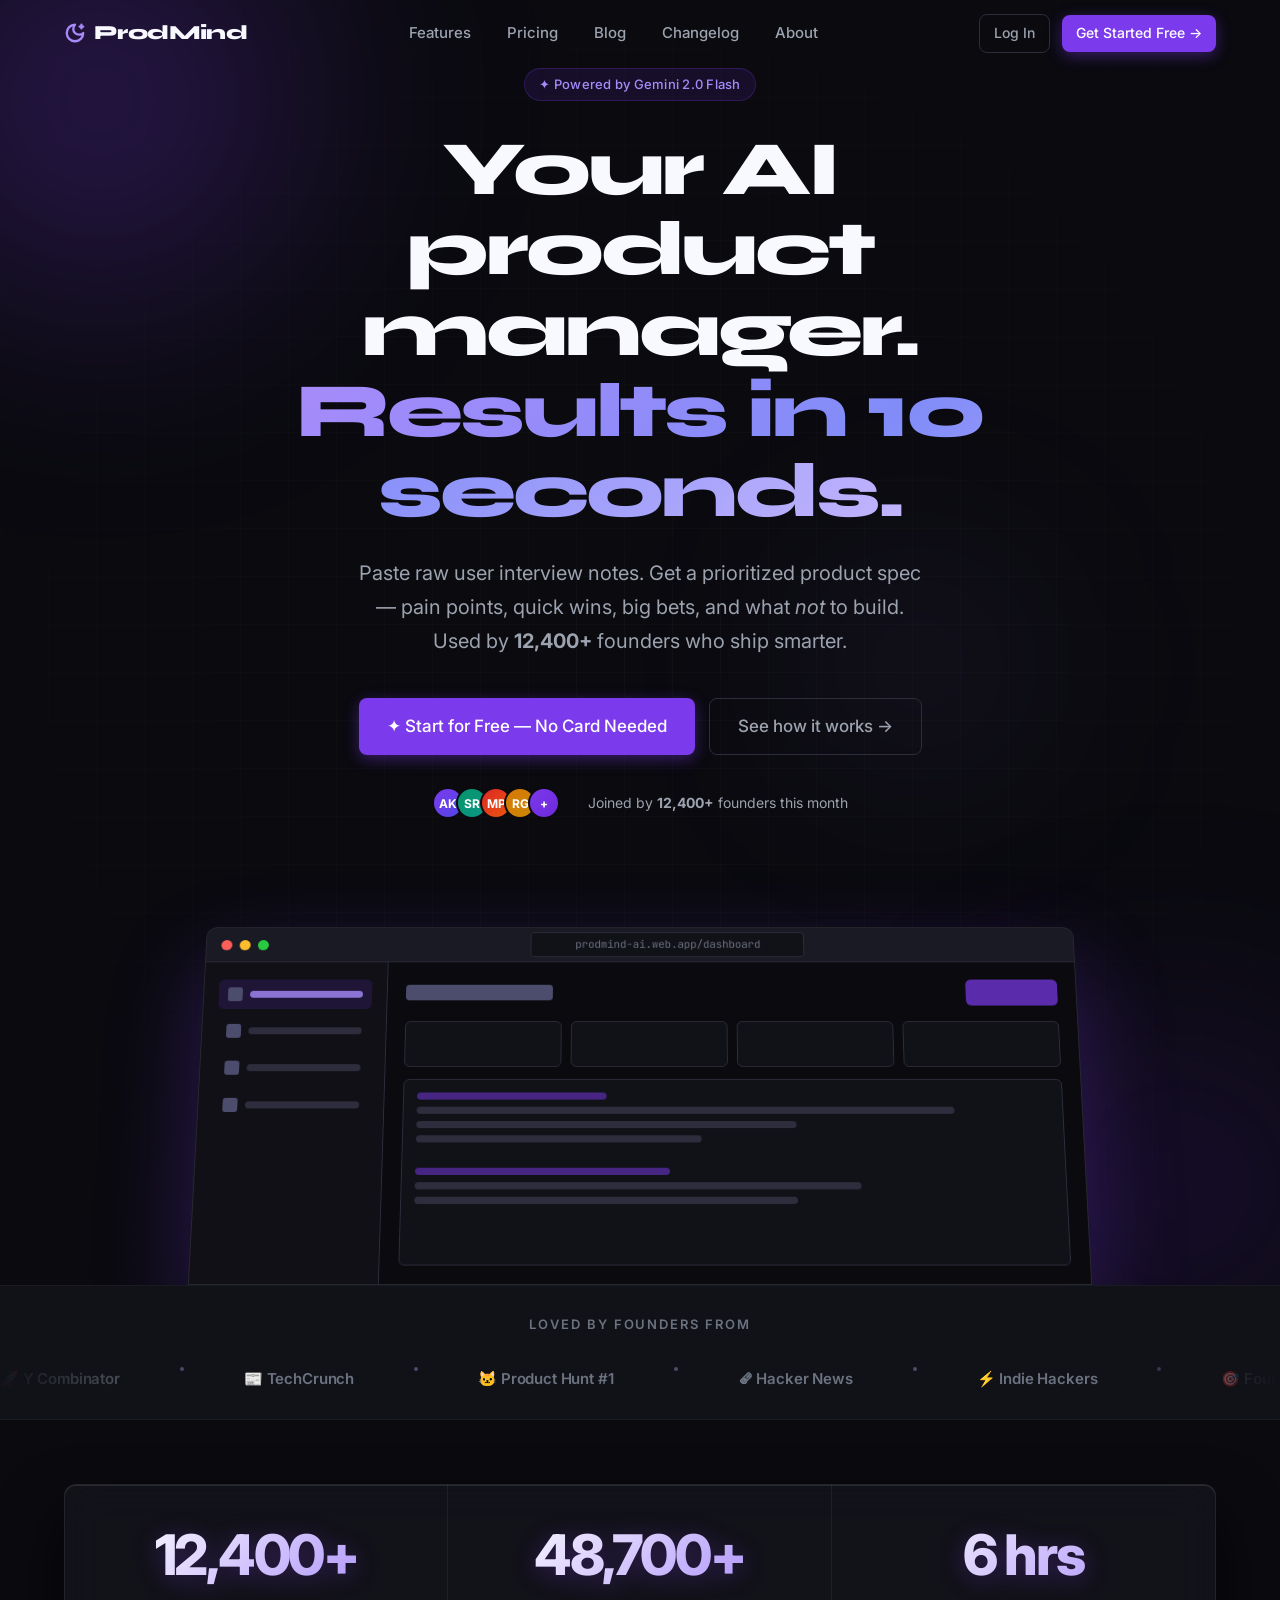
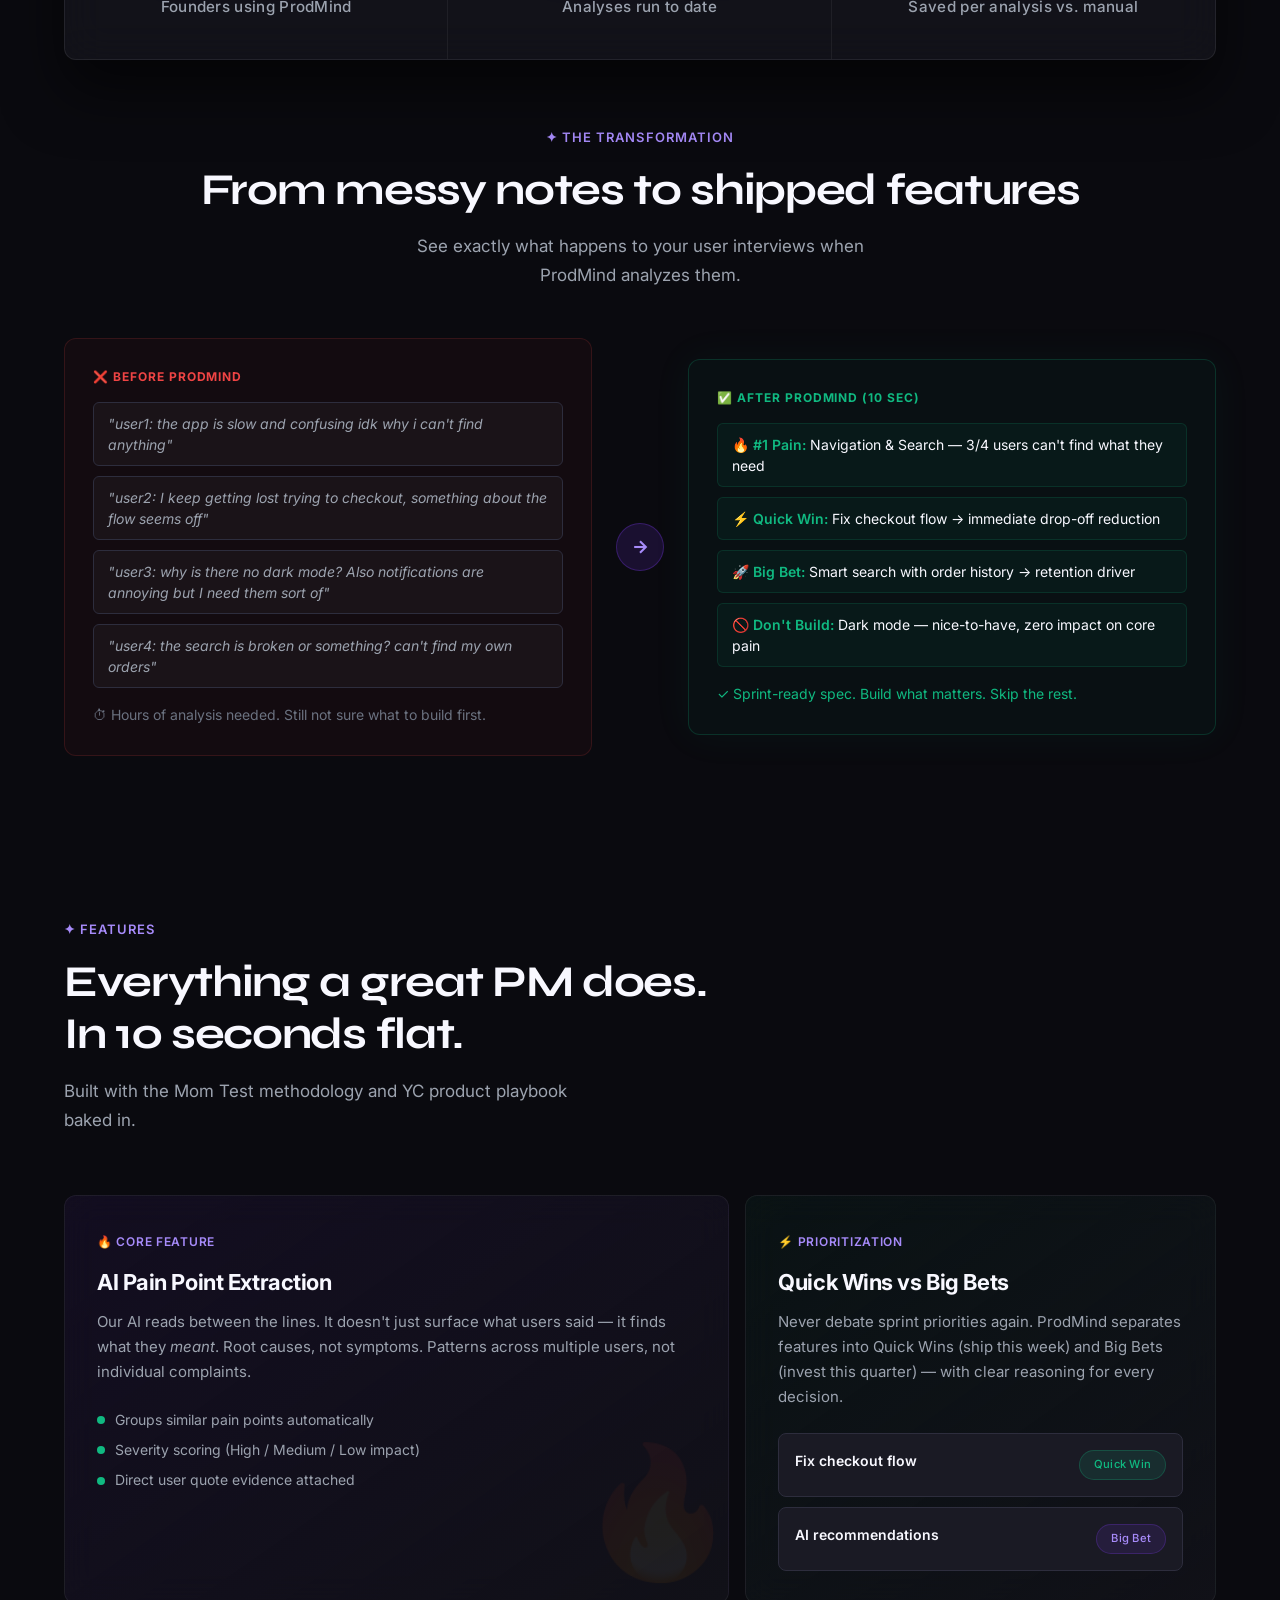
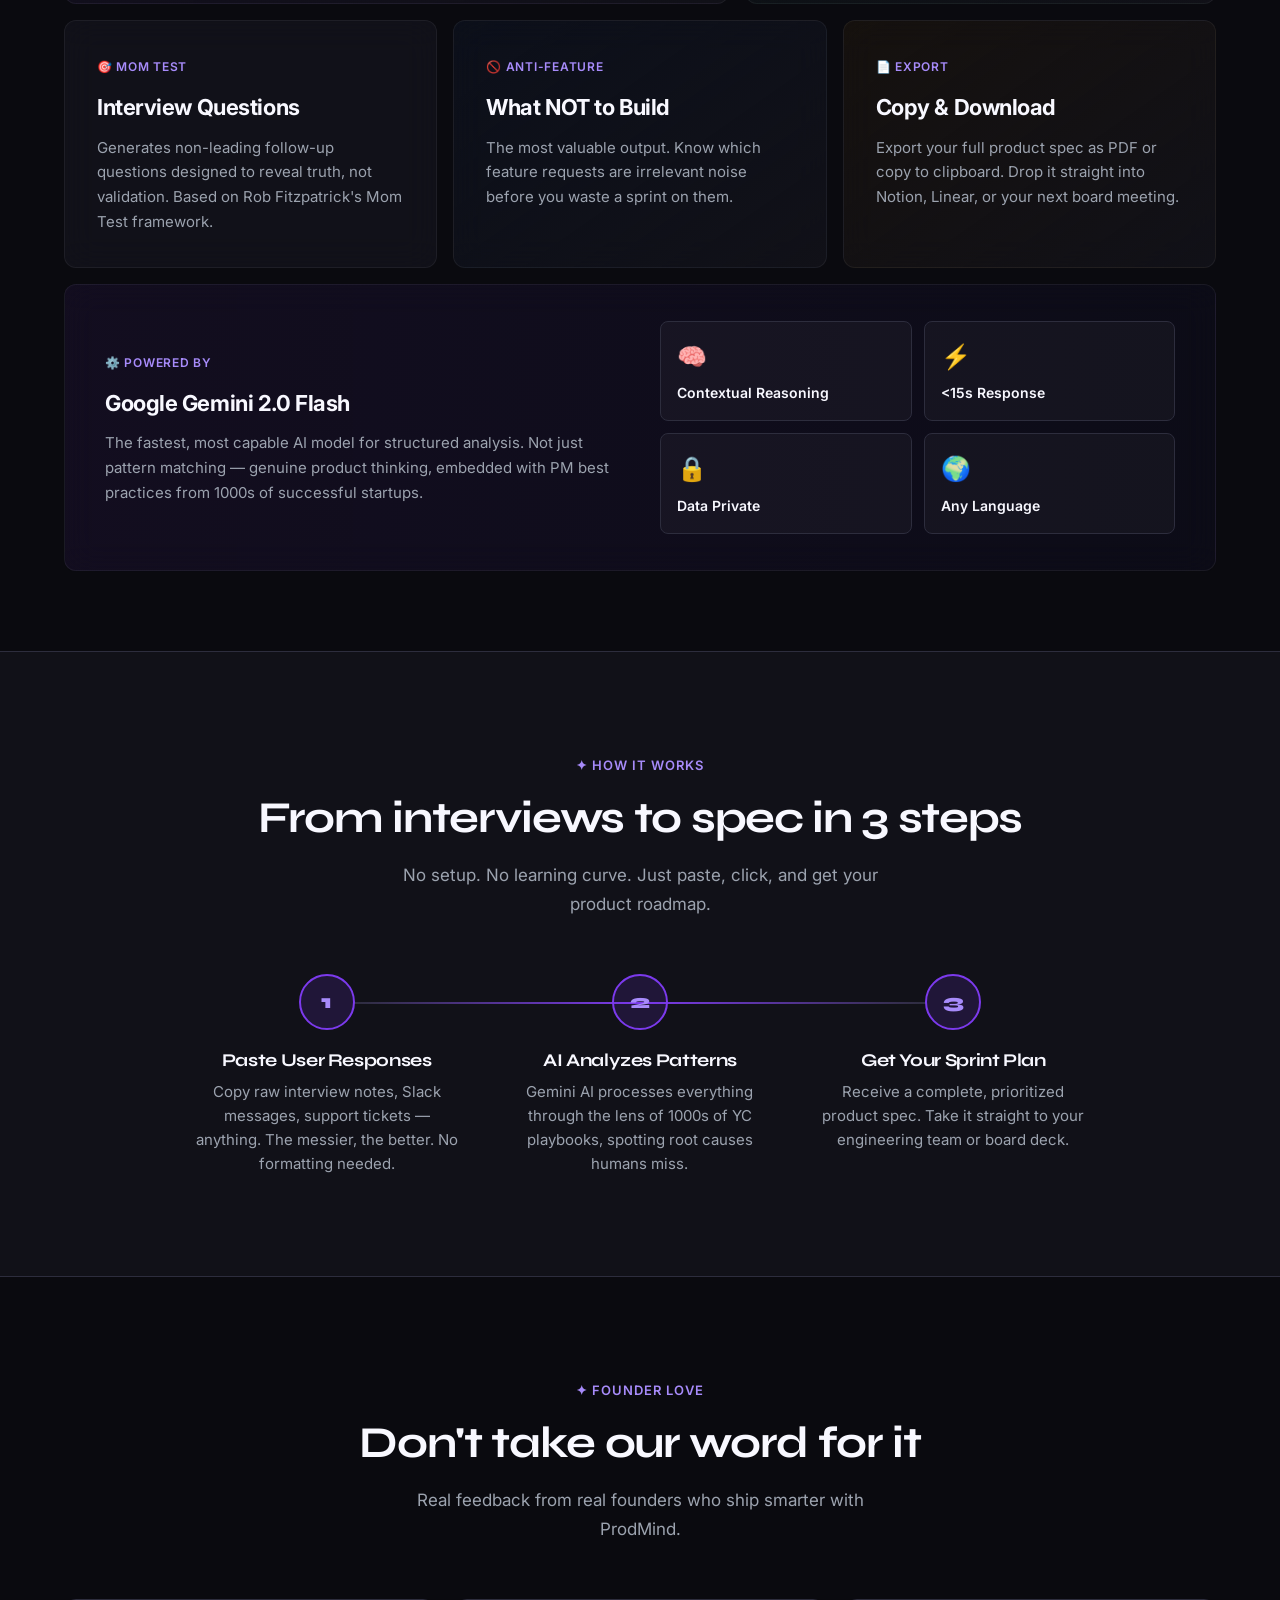
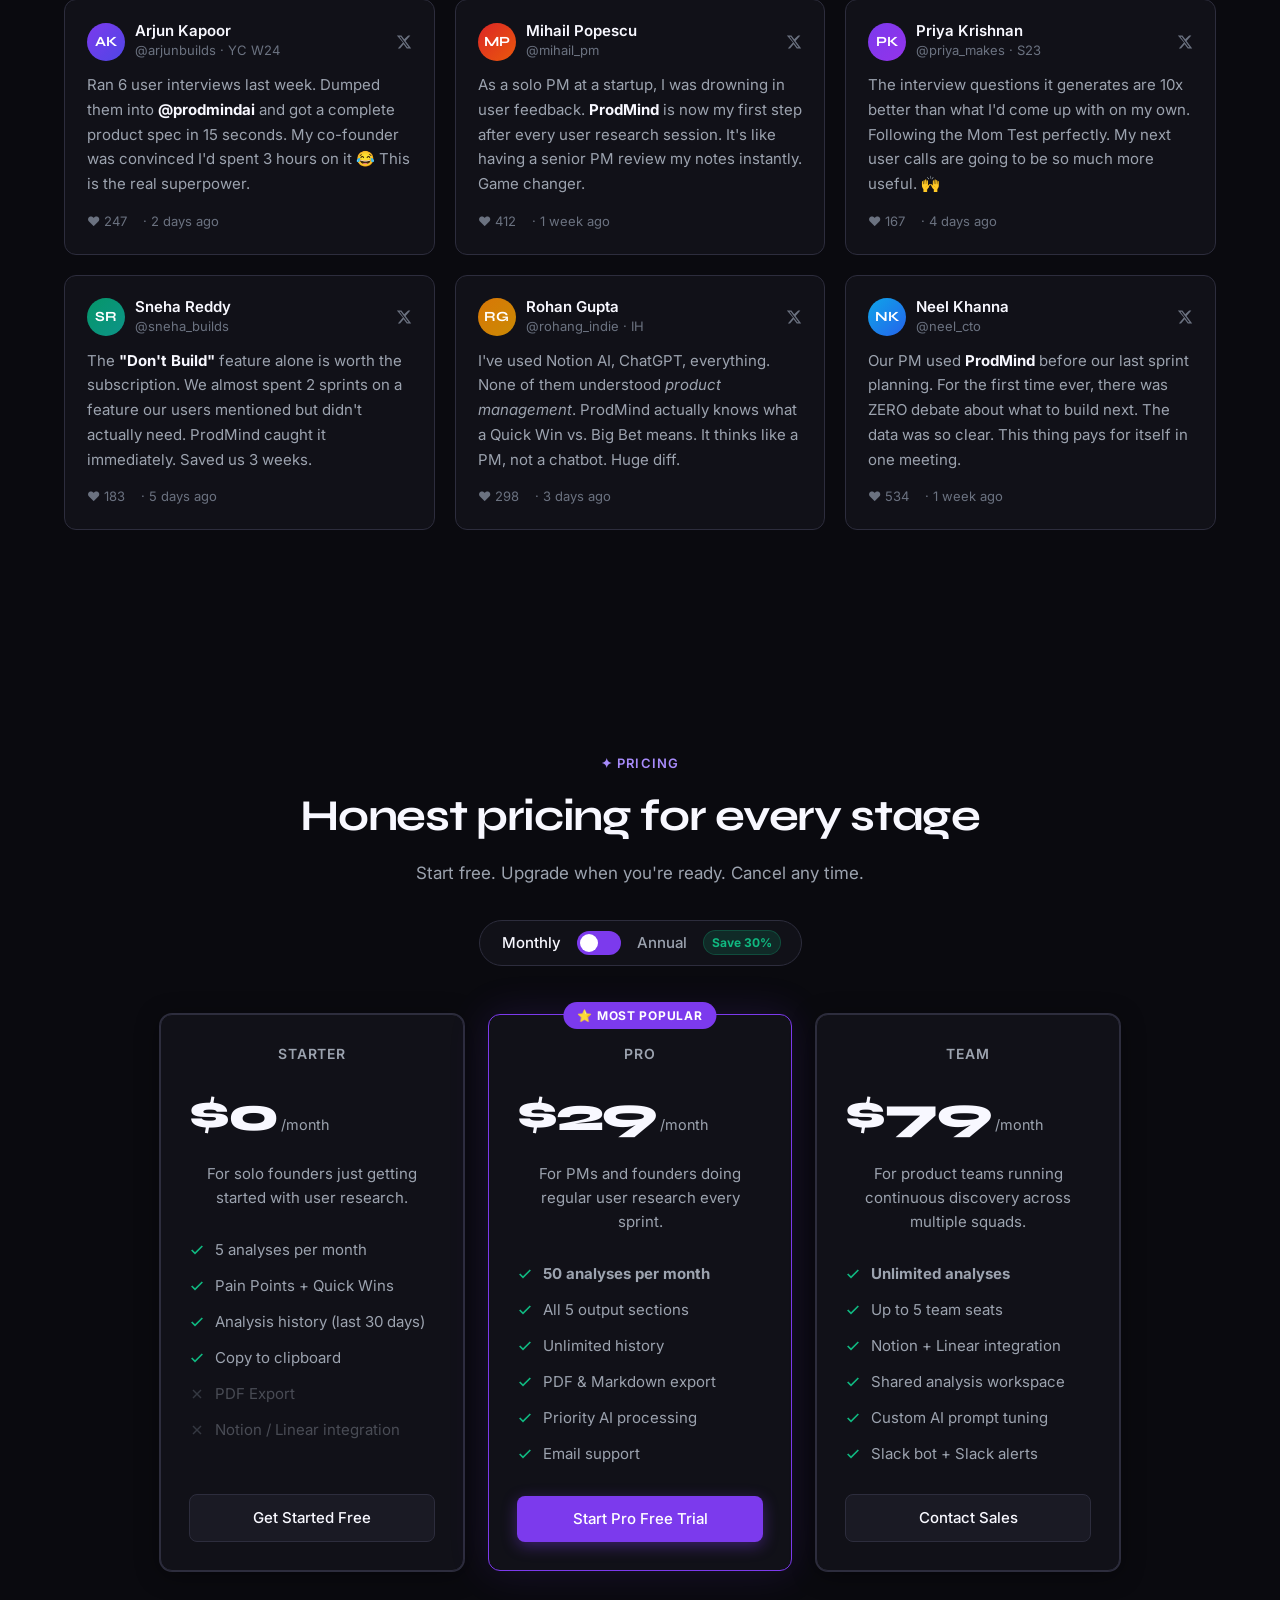
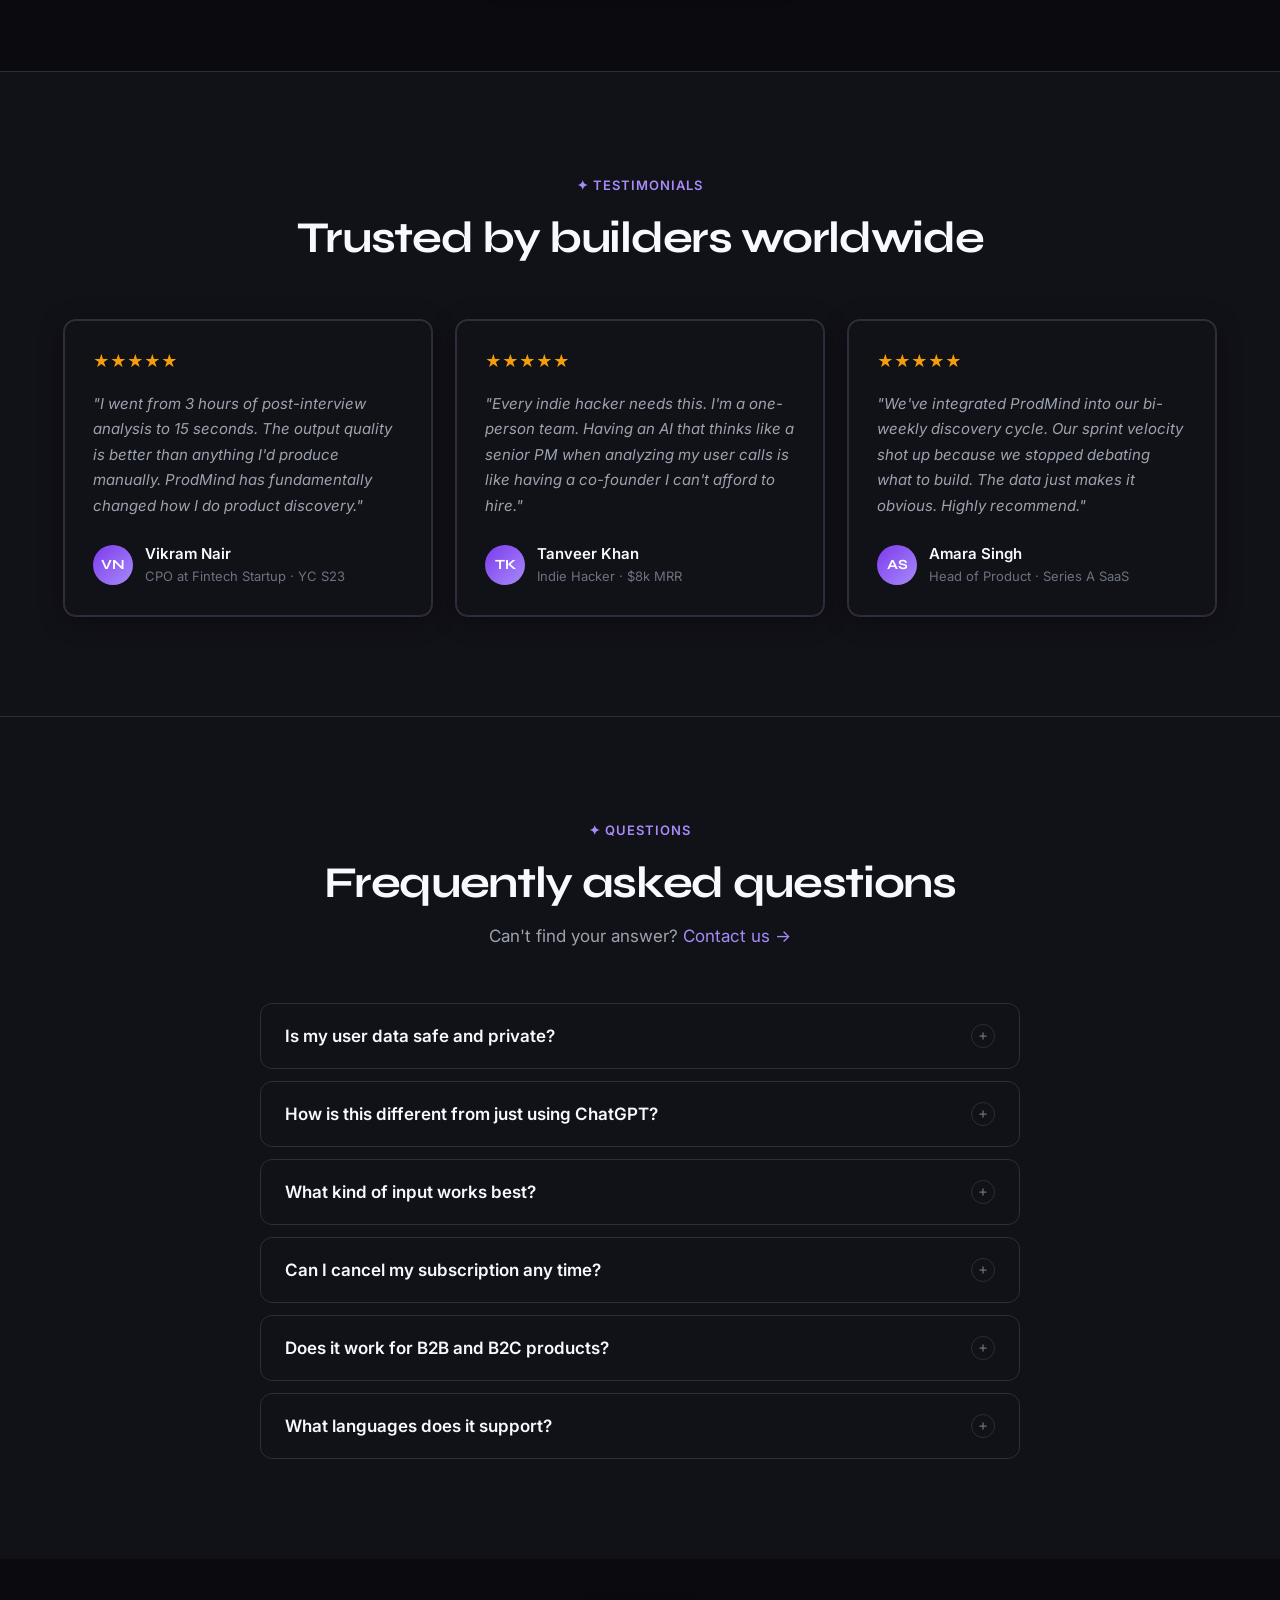
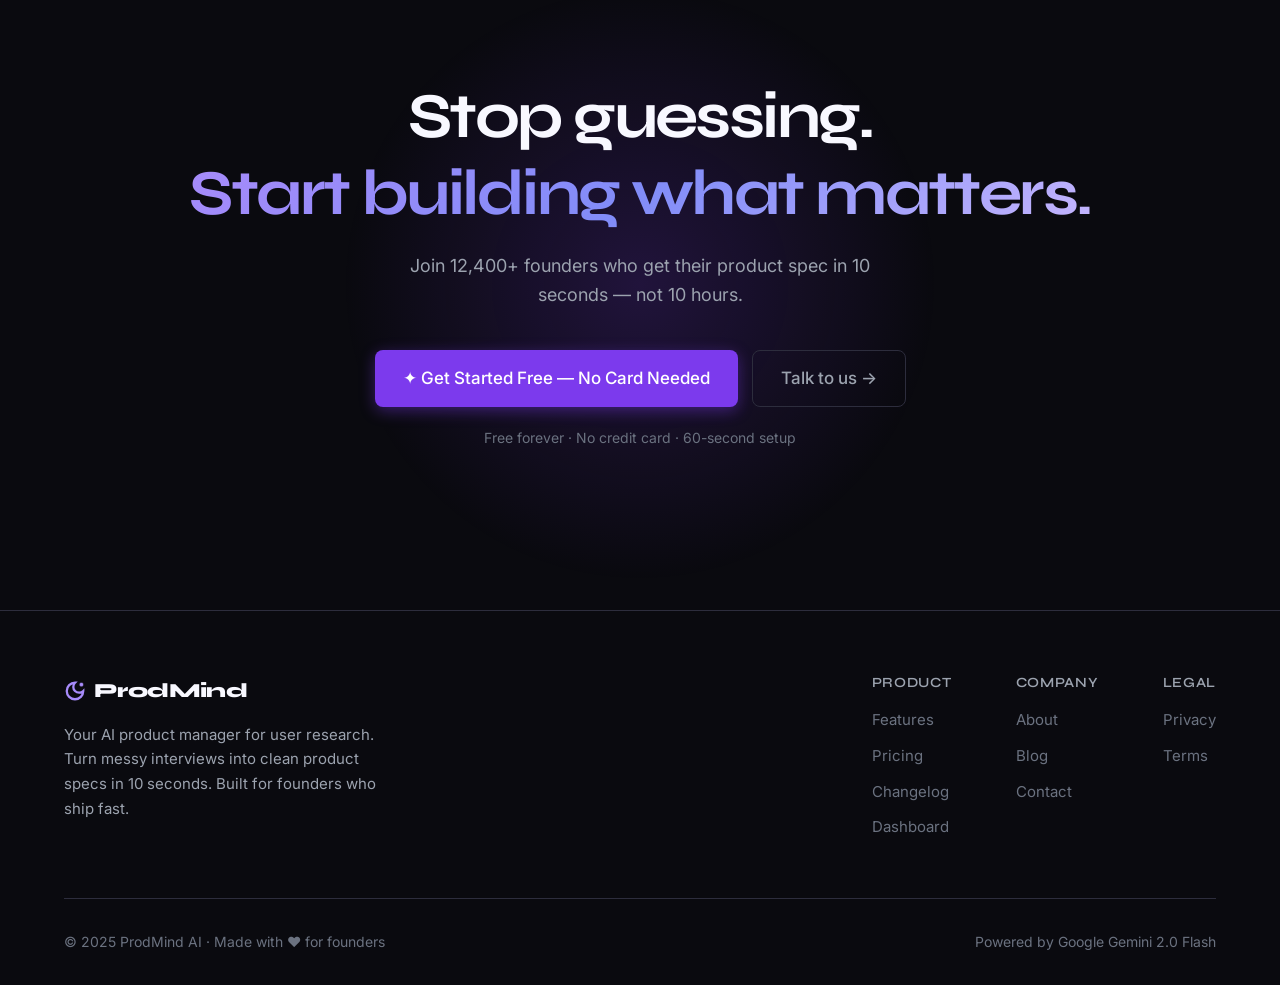
==== frontend/index.html @ 451b828d "Initial commit: Setup ProdMind AI SaaS frontend and FastAPI backend" ====
<!DOCTYPE html>
<html lang="en">
<head>
  <meta charset="UTF-8" />
  <meta name="viewport" content="width=device-width, initial-scale=1.0" />
  <title>ProdMind AI — Know exactly what to build next. In 10 seconds.</title>
  <meta name="description" content="ProdMind AI analyzes your user interviews using Gemini 2.0 and tells you exactly what to build next. Used by 12,400+ founders, YC alumni, and indie hackers." />
  <link rel="icon" href="data:image/svg+xml,<svg xmlns='http://www.w3.org/2000/svg' viewBox='0 0 100 100'><text y='80' font-size='80'>🧠</text></svg>" />
  <link rel="stylesheet" href="css/global.css" />
  <link rel="stylesheet" href="css/landing.css" />
</head>
<body>

<!-- ══ NAVBAR ══════════════════════════════════════════════ -->
<nav class="navbar" id="navbar">
  <div class="nav-container">
    <a href="index.html" class="logo">
      <svg xmlns="http://www.w3.org/2000/svg" width="22" height="22" viewBox="0 0 24 24" fill="none" stroke="currentColor" stroke-width="2.5" stroke-linecap="round" stroke-linejoin="round"><path d="M12 3a6 6 0 0 0 9 9 9 9 0 1 1-9-9Z"/><path d="M19 3v4"/><path d="M21 5h-4"/></svg>
      ProdMind
    </a>
    <div class="nav-links">
      <a href="index.html#features">Features</a>
      <a href="index.html#pricing">Pricing</a>
      <a href="blog.html">Blog</a>
      <a href="changelog.html">Changelog</a>
      <a href="about.html">About</a>
    </div>
    <div class="nav-actions">
      <a href="login.html" class="btn btn-ghost btn-sm">Log In</a>
      <a href="signup.html" class="btn btn-primary btn-sm">Get Started Free →</a>
    </div>
    <div class="hamburger" id="hamburger">
      <span></span><span></span><span></span>
    </div>
  </div>
</nav>

<!-- ══ HERO ══════════════════════════════════════════════ -->
<section class="hero" id="hero">
  <div class="orb orb-1"></div>
  <div class="orb orb-2"></div>
  <div class="orb orb-3"></div>
  <div class="grid-overlay"></div>

  <div class="hero-content">
    <div class="hero-badge animate-fadeInUp">
      <span class="pill pill-purple">✦ Powered by Gemini 2.0 Flash</span>
    </div>

    <h1>
      Your AI product manager.<br />
      <span class="gradient-text">Results in 10 seconds.</span>
    </h1>

    <p class="hero-sub">
      Paste raw user interview notes. Get a prioritized product spec —
      pain points, quick wins, big bets, and what <em>not</em> to build.
      Used by <strong>12,400+</strong> founders who ship smarter.
    </p>

    <div class="hero-ctas">
      <a href="signup.html" class="btn btn-primary btn-lg" id="cta-hero-1">
        ✦ Start for Free — No Card Needed
      </a>
      <a href="#how-it-works" class="btn btn-ghost btn-lg" id="cta-hero-2">
        See how it works →
      </a>
    </div>

    <div style="display:flex;align-items:center;gap:16px;margin-top:32px;justify-content:center" class="animate-fadeInUp" style="animation-delay:0.4s">
      <div class="avatar-stack">
        <div class="av" style="background:linear-gradient(135deg,#7c3aed,#4f46e5)">AK</div>
        <div class="av" style="background:linear-gradient(135deg,#059669,#0d9488)">SR</div>
        <div class="av" style="background:linear-gradient(135deg,#dc2626,#ea580c)">MP</div>
        <div class="av" style="background:linear-gradient(135deg,#d97706,#ca8a04)">RG</div>
        <div class="av" style="background:linear-gradient(135deg,#7c3aed,#6d28d9)">+</div>
      </div>
      <span class="avatar-stack-text">Joined by <strong>12,400+</strong> founders this month</span>
    </div>
  </div>

  <!-- Mockup Window -->
  <div class="mockup-wrap">
    <div class="mockup-window">
      <div class="mockup-bar">
        <div class="mock-dot"></div>
        <div class="mock-dot"></div>
        <div class="mock-dot"></div>
        <div class="mock-url">prodmind-ai.web.app/dashboard</div>
      </div>
      <div class="mockup-body">
        <div class="mock-sidebar">
          <div class="mock-nav-item active"><div class="mock-nav-icon"></div><div class="mock-nav-label"></div></div>
          <div class="mock-nav-item"><div class="mock-nav-icon"></div><div class="mock-nav-label" style="width:60%"></div></div>
          <div class="mock-nav-item"><div class="mock-nav-icon"></div><div class="mock-nav-label" style="width:75%"></div></div>
          <div class="mock-nav-item"><div class="mock-nav-icon"></div><div class="mock-nav-label" style="width:50%"></div></div>
        </div>
        <div class="mock-main">
          <div class="mock-header-row">
            <div class="mock-title"></div>
            <div class="mock-cta"></div>
          </div>
          <div class="mock-stats">
            <div class="mock-stat"></div>
            <div class="mock-stat"></div>
            <div class="mock-stat"></div>
            <div class="mock-stat"></div>
          </div>
          <div class="mock-panel">
            <div class="mock-line purple"></div>
            <div class="mock-line" style="width:85%"></div>
            <div class="mock-line short"></div>
            <div class="mock-line shorter"></div>
            <div style="height:12px"></div>
            <div class="mock-line purple" style="width:40%"></div>
            <div class="mock-line" style="width:70%"></div>
            <div class="mock-line short"></div>
          </div>
        </div>
      </div>
    </div>
  </div>
</section>

<!-- ══ FEATURED IN TICKER ══════════════════════════════ -->
<section class="proof-bar" style="padding:28px 0;background:var(--bg-secondary)">
  <p class="proof-label">Loved by founders from</p>
  <div class="ticker-wrapper" style="white-space: nowrap;">
    <div class="ticker-track">
      <!-- Duplicated for seamless loop -->
      <span class="ticker-item">🚀 Y Combinator</span>
      <span class="ticker-dot"></span>
      <span class="ticker-item">📰 TechCrunch</span>
      <span class="ticker-dot"></span>
      <span class="ticker-item">🐱 Product Hunt #1</span>
      <span class="ticker-dot"></span>
      <span class="ticker-item">🗞 Hacker News</span>
      <span class="ticker-dot"></span>
      <span class="ticker-item">⚡ Indie Hackers</span>
      <span class="ticker-dot"></span>
      <span class="ticker-item">🎯 Founder Mode</span>
      <span class="ticker-dot"></span>
      <span class="ticker-item">📌 First Round</span>
      <span class="ticker-dot"></span>
      <span class="ticker-item">🌟 Andreessen Horowitz</span>
      <span class="ticker-dot"></span>
      <!-- Duplicate for loop -->
      <span class="ticker-item">🚀 Y Combinator</span>
      <span class="ticker-dot"></span>
      <span class="ticker-item">📰 TechCrunch</span>
      <span class="ticker-dot"></span>
      <span class="ticker-item">🐱 Product Hunt #1</span>
      <span class="ticker-dot"></span>
      <span class="ticker-item">🗞 Hacker News</span>
      <span class="ticker-dot"></span>
      <span class="ticker-item">⚡ Indie Hackers</span>
      <span class="ticker-dot"></span>
      <span class="ticker-item">🎯 Founder Mode</span>
      <span class="ticker-dot"></span>
      <span class="ticker-item">📌 First Round</span>
      <span class="ticker-dot"></span>
      <span class="ticker-item">🌟 Andreessen Horowitz</span>
      <span class="ticker-dot"></span>
    </div>
  </div>
</section>

<!-- ══ LIVE STATS BAR ══════════════════════════════════ -->
<section style="padding:64px 0">
  <div class="container">
    <div class="stats-bar">
      <div class="stat-item">
        <div class="stat-big" id="counter-1">0</div>
        <div class="stat-desc">Founders using ProdMind</div>
      </div>
      <div class="stat-item">
        <div class="stat-big" id="counter-2">0</div>
        <div class="stat-desc">Analyses run to date</div>
      </div>
      <div class="stat-item">
        <div class="stat-big">6 hrs</div>
        <div class="stat-desc">Saved per analysis vs. manual</div>
      </div>
    </div>
  </div>
</section>

<!-- ══ BEFORE / AFTER ═══════════════════════════════════ -->
<section style="padding:0 0 80px" id="demo">
  <div class="container">
    <div style="text-align:center;margin-bottom:48px">
      <span class="section-label">✦ The Transformation</span>
      <h2 class="section-title">From messy notes to shipped features</h2>
      <p class="section-sub" style="margin:0 auto">See exactly what happens to your user interviews when ProdMind analyzes them.</p>
    </div>
    <div class="before-after">
      <div class="ba-card-before">
        <div class="ba-label ba-label-before">❌ Before ProdMind</div>
        <div class="ba-note">"user1: the app is slow and confusing idk why i can't find anything"</div>
        <div class="ba-note">"user2: I keep getting lost trying to checkout, something about the flow seems off"</div>
        <div class="ba-note">"user3: why is there no dark mode? Also notifications are annoying but I need them sort of"</div>
        <div class="ba-note">"user4: the search is broken or something? can't find my own orders"</div>
        <div style="margin-top:16px;font-size:0.875rem;color:var(--text-tertiary)">⏱ Hours of analysis needed. Still not sure what to build first.</div>
      </div>
      <div class="ba-arrow">
        <svg width="20" height="20" fill="none" stroke="currentColor" stroke-width="2.5" viewBox="0 0 24 24"><line x1="5" y1="12" x2="19" y2="12"/><polyline points="12 5 19 12 12 19"/></svg>
      </div>
      <div class="ba-card-after">
        <div class="ba-label ba-label-after">✅ After ProdMind (10 sec)</div>
        <div class="ba-note ba-note-after">🔥 <span class="ba-highlight">#1 Pain:</span> Navigation & Search — 3/4 users can't find what they need</div>
        <div class="ba-note ba-note-after">⚡ <span class="ba-highlight">Quick Win:</span> Fix checkout flow → immediate drop-off reduction</div>
        <div class="ba-note ba-note-after">🚀 <span class="ba-highlight">Big Bet:</span> Smart search with order history → retention driver</div>
        <div class="ba-note ba-note-after">🚫 <span class="ba-highlight">Don't Build:</span> Dark mode — nice-to-have, zero impact on core pain</div>
        <div style="margin-top:16px;font-size:0.875rem;color:var(--accent-green)">✓ Sprint-ready spec. Build what matters. Skip the rest.</div>
      </div>
    </div>
  </div>
</section>

<!-- ══ FEATURES BENTO GRID ══════════════════════════════ -->
<section class="features" id="features" style="padding:80px 0">
  <div class="container">
    <div style="margin-bottom:56px">
      <span class="section-label">✦ Features</span>
      <h2 class="section-title">Everything a great PM does.<br/>In 10 seconds flat.</h2>
      <p class="section-sub">Built with the Mom Test methodology and YC product playbook baked in.</p>
    </div>

    <div class="bento-grid">
      <!-- Large card 1 -->
      <div class="bento-card bento-lg" style="background:linear-gradient(145deg,rgba(124,58,237,0.08),var(--bg-secondary))">
        <div class="bento-tag">🔥 Core Feature</div>
        <div class="bento-title">AI Pain Point Extraction</div>
        <div class="bento-desc">Our AI reads between the lines. It doesn't just surface what users said — it finds what they <em>meant</em>. Root causes, not symptoms. Patterns across multiple users, not individual complaints.</div>
        <div style="margin-top:24px;display:flex;flex-direction:column;gap:8px">
          <div style="display:flex;align-items:center;gap:10px;font-size:0.875rem;color:var(--text-secondary)">
            <div style="width:8px;height:8px;border-radius:50%;background:var(--accent-green);flex-shrink:0"></div>
            Groups similar pain points automatically
          </div>
          <div style="display:flex;align-items:center;gap:10px;font-size:0.875rem;color:var(--text-secondary)">
            <div style="width:8px;height:8px;border-radius:50%;background:var(--accent-green);flex-shrink:0"></div>
            Severity scoring (High / Medium / Low impact)
          </div>
          <div style="display:flex;align-items:center;gap:10px;font-size:0.875rem;color:var(--text-secondary)">
            <div style="width:8px;height:8px;border-radius:50%;background:var(--accent-green);flex-shrink:0"></div>
            Direct user quote evidence attached
          </div>
        </div>
        <div class="bento-visual" style="font-size:8rem;bottom:-10px;right:-10px;opacity:0.06">🔥</div>
      </div>

      <!-- Medium card right -->
      <div class="bento-card bento-md" style="background:linear-gradient(145deg,rgba(16,185,129,0.05),var(--bg-secondary))">
        <div class="bento-tag">⚡ Prioritization</div>
        <div class="bento-title">Quick Wins vs Big Bets</div>
        <div class="bento-desc">Never debate sprint priorities again. ProdMind separates features into Quick Wins (ship this week) and Big Bets (invest this quarter) — with clear reasoning for every decision.</div>
        <div style="margin-top:24px">
          <div style="display:flex;justify-content:space-between;background:var(--bg-tertiary);border:1px solid var(--border);border-radius:var(--r-md);padding:16px;margin-bottom:10px">
            <span style="font-size:0.875rem;font-weight:600">Fix checkout flow</span>
            <span class="pill pill-green" style="font-size:0.7rem">Quick Win</span>
          </div>
          <div style="display:flex;justify-content:space-between;background:var(--bg-tertiary);border:1px solid var(--border);border-radius:var(--r-md);padding:16px">
            <span style="font-size:0.875rem;font-weight:600">AI recommendations</span>
            <span class="pill pill-purple" style="font-size:0.7rem">Big Bet</span>
          </div>
        </div>
      </div>

      <!-- Small cards row -->
      <div class="bento-card bento-sm">
        <div class="bento-tag">🎯 Mom Test</div>
        <div class="bento-title">Interview Questions</div>
        <div class="bento-desc">Generates non-leading follow-up questions designed to reveal truth, not validation. Based on Rob Fitzpatrick's Mom Test framework.</div>
      </div>

      <div class="bento-card bento-sm" style="background:linear-gradient(145deg,rgba(59,130,246,0.05),var(--bg-secondary))">
        <div class="bento-tag">🚫 Anti-Feature</div>
        <div class="bento-title">What NOT to Build</div>
        <div class="bento-desc">The most valuable output. Know which feature requests are irrelevant noise before you waste a sprint on them.</div>
      </div>

      <div class="bento-card bento-sm" style="background:linear-gradient(145deg,rgba(245,158,11,0.05),var(--bg-secondary))">
        <div class="bento-tag">📄 Export</div>
        <div class="bento-title">Copy & Download</div>
        <div class="bento-desc">Export your full product spec as PDF or copy to clipboard. Drop it straight into Notion, Linear, or your next board meeting.</div>
      </div>

      <!-- Full width bottom card -->
      <div class="bento-card" style="grid-column:span 12;background:linear-gradient(90deg,rgba(124,58,237,0.08),rgba(79,70,229,0.04));display:grid;grid-template-columns:1fr 1fr;gap:40px;align-items:center;padding:36px 40px">
        <div>
          <div class="bento-tag">⚙️ Powered By</div>
          <div class="bento-title">Google Gemini 2.0 Flash</div>
          <div class="bento-desc">The fastest, most capable AI model for structured analysis. Not just pattern matching — genuine product thinking, embedded with PM best practices from 1000s of successful startups.</div>
        </div>
        <div style="display:grid;grid-template-columns:1fr 1fr;gap:12px">
          <div style="background:rgba(255,255,255,0.03);border:1px solid var(--border);border-radius:var(--r-md);padding:16px">
            <div style="font-size:1.5rem;margin-bottom:6px">🧠</div>
            <div style="font-size:0.875rem;font-weight:600">Contextual Reasoning</div>
          </div>
          <div style="background:rgba(255,255,255,0.03);border:1px solid var(--border);border-radius:var(--r-md);padding:16px">
            <div style="font-size:1.5rem;margin-bottom:6px">⚡</div>
            <div style="font-size:0.875rem;font-weight:600">&lt;15s Response</div>
          </div>
          <div style="background:rgba(255,255,255,0.03);border:1px solid var(--border);border-radius:var(--r-md);padding:16px">
            <div style="font-size:1.5rem;margin-bottom:6px">🔒</div>
            <div style="font-size:0.875rem;font-weight:600">Data Private</div>
          </div>
          <div style="background:rgba(255,255,255,0.03);border:1px solid var(--border);border-radius:var(--r-md);padding:16px">
            <div style="font-size:1.5rem;margin-bottom:6px">🌍</div>
            <div style="font-size:0.875rem;font-weight:600">Any Language</div>
          </div>
        </div>
      </div>
    </div>
  </div>
</section>

<!-- ══ HOW IT WORKS ══════════════════════════════════════ -->
<section class="how-it-works" id="how-it-works">
  <div class="container" style="text-align:center">
    <span class="section-label">✦ How It Works</span>
    <h2 class="section-title">From interviews to spec in 3 steps</h2>
    <p class="section-sub" style="max-width:480px;margin:0 auto 56px">No setup. No learning curve. Just paste, click, and get your product roadmap.</p>

    <div class="steps stagger">
      <div class="step">
        <div class="step-num">1</div>
        <h3>Paste User Responses</h3>
        <p>Copy raw interview notes, Slack messages, support tickets — anything. The messier, the better. No formatting needed.</p>
      </div>
      <div class="step">
        <div class="step-num">2</div>
        <h3>AI Analyzes Patterns</h3>
        <p>Gemini AI processes everything through the lens of 1000s of YC playbooks, spotting root causes humans miss.</p>
      </div>
      <div class="step">
        <div class="step-num">3</div>
        <h3>Get Your Sprint Plan</h3>
        <p>Receive a complete, prioritized product spec. Take it straight to your engineering team or board deck.</p>
      </div>
    </div>
  </div>
</section>

<!-- ══ TWEET WALL ════════════════════════════════════════ -->
<section style="padding:100px 0">
  <div class="container">
    <div style="text-align:center;margin-bottom:56px">
      <span class="section-label">✦ Founder Love</span>
      <h2 class="section-title">Don't take our word for it</h2>
      <p class="section-sub" style="margin:0 auto">Real feedback from real founders who ship smarter with ProdMind.</p>
    </div>

    <div class="tweet-grid">
      <div class="tweet-card">
        <div class="tweet-header">
          <div class="tweet-avatar" style="background:linear-gradient(135deg,#7c3aed,#4f46e5)">AK</div>
          <div>
            <div class="tweet-author-name">Arjun Kapoor</div>
            <div class="tweet-author-handle">@arjunbuilds · YC W24</div>
          </div>
          <svg class="tweet-x-icon" viewBox="0 0 24 24" fill="currentColor"><path d="M18.244 2.25h3.308l-7.227 8.26 8.502 11.24H16.17l-4.714-6.231-5.401 6.231H2.744l7.73-8.835L1.254 2.25H8.08l4.253 5.622zm-1.161 17.52h1.833L7.084 4.126H5.117z"/></svg>
        </div>
        <p class="tweet-text">Ran 6 user interviews last week. Dumped them into <strong>@prodmindai</strong> and got a complete product spec in 15 seconds. My co-founder was convinced I'd spent 3 hours on it 😂 This is the real superpower.</p>
        <div class="tweet-footer">
          <span class="tweet-likes">❤️ 247</span>
          <span>· 2 days ago</span>
        </div>
      </div>

      <div class="tweet-card">
        <div class="tweet-header">
          <div class="tweet-avatar" style="background:linear-gradient(135deg,#059669,#0d9488)">SR</div>
          <div>
            <div class="tweet-author-name">Sneha Reddy</div>
            <div class="tweet-author-handle">@sneha_builds</div>
          </div>
          <svg class="tweet-x-icon" viewBox="0 0 24 24" fill="currentColor"><path d="M18.244 2.25h3.308l-7.227 8.26 8.502 11.24H16.17l-4.714-6.231-5.401 6.231H2.744l7.73-8.835L1.254 2.25H8.08l4.253 5.622zm-1.161 17.52h1.833L7.084 4.126H5.117z"/></svg>
        </div>
        <p class="tweet-text">The <strong>"Don't Build"</strong> feature alone is worth the subscription. We almost spent 2 sprints on a feature our users mentioned but didn't actually need. ProdMind caught it immediately. Saved us 3 weeks.</p>
        <div class="tweet-footer">
          <span class="tweet-likes">❤️ 183</span>
          <span>· 5 days ago</span>
        </div>
      </div>

      <div class="tweet-card">
        <div class="tweet-header">
          <div class="tweet-avatar" style="background:linear-gradient(135deg,#dc2626,#ea580c)">MP</div>
          <div>
            <div class="tweet-author-name">Mihail Popescu</div>
            <div class="tweet-author-handle">@mihail_pm</div>
          </div>
          <svg class="tweet-x-icon" viewBox="0 0 24 24" fill="currentColor"><path d="M18.244 2.25h3.308l-7.227 8.26 8.502 11.24H16.17l-4.714-6.231-5.401 6.231H2.744l7.73-8.835L1.254 2.25H8.08l4.253 5.622zm-1.161 17.52h1.833L7.084 4.126H5.117z"/></svg>
        </div>
        <p class="tweet-text">As a solo PM at a startup, I was drowning in user feedback. <strong>ProdMind</strong> is now my first step after every user research session. It's like having a senior PM review my notes instantly. Game changer.</p>
        <div class="tweet-footer">
          <span class="tweet-likes">❤️ 412</span>
          <span>· 1 week ago</span>
        </div>
      </div>

      <div class="tweet-card">
        <div class="tweet-header">
          <div class="tweet-avatar" style="background:linear-gradient(135deg,#d97706,#ca8a04)">RG</div>
          <div>
            <div class="tweet-author-name">Rohan Gupta</div>
            <div class="tweet-author-handle">@rohang_indie · IH</div>
          </div>
          <svg class="tweet-x-icon" viewBox="0 0 24 24" fill="currentColor"><path d="M18.244 2.25h3.308l-7.227 8.26 8.502 11.24H16.17l-4.714-6.231-5.401 6.231H2.744l7.73-8.835L1.254 2.25H8.08l4.253 5.622zm-1.161 17.52h1.833L7.084 4.126H5.117z"/></svg>
        </div>
        <p class="tweet-text">I've used Notion AI, ChatGPT, everything. None of them understood <em>product management</em>. ProdMind actually knows what a Quick Win vs. Big Bet means. It thinks like a PM, not a chatbot. Huge diff.</p>
        <div class="tweet-footer">
          <span class="tweet-likes">❤️ 298</span>
          <span>· 3 days ago</span>
        </div>
      </div>

      <div class="tweet-card">
        <div class="tweet-header">
          <div class="tweet-avatar" style="background:linear-gradient(135deg,#7c3aed,#9333ea)">PK</div>
          <div>
            <div class="tweet-author-name">Priya Krishnan</div>
            <div class="tweet-author-handle">@priya_makes · S23</div>
          </div>
          <svg class="tweet-x-icon" viewBox="0 0 24 24" fill="currentColor"><path d="M18.244 2.25h3.308l-7.227 8.26 8.502 11.24H16.17l-4.714-6.231-5.401 6.231H2.744l7.73-8.835L1.254 2.25H8.08l4.253 5.622zm-1.161 17.52h1.833L7.084 4.126H5.117z"/></svg>
        </div>
        <p class="tweet-text">The interview questions it generates are 10x better than what I'd come up with on my own. Following the Mom Test perfectly. My next user calls are going to be so much more useful. 🙌</p>
        <div class="tweet-footer">
          <span class="tweet-likes">❤️ 167</span>
          <span>· 4 days ago</span>
        </div>
      </div>

      <div class="tweet-card">
        <div class="tweet-header">
          <div class="tweet-avatar" style="background:linear-gradient(135deg,#0ea5e9,#2563eb)">NK</div>
          <div>
            <div class="tweet-author-name">Neel Khanna</div>
            <div class="tweet-author-handle">@neel_cto</div>
          </div>
          <svg class="tweet-x-icon" viewBox="0 0 24 24" fill="currentColor"><path d="M18.244 2.25h3.308l-7.227 8.26 8.502 11.24H16.17l-4.714-6.231-5.401 6.231H2.744l7.73-8.835L1.254 2.25H8.08l4.253 5.622zm-1.161 17.52h1.833L7.084 4.126H5.117z"/></svg>
        </div>
        <p class="tweet-text">Our PM used <strong>ProdMind</strong> before our last sprint planning. For the first time ever, there was ZERO debate about what to build next. The data was so clear. This thing pays for itself in one meeting.</p>
        <div class="tweet-footer">
          <span class="tweet-likes">❤️ 534</span>
          <span>· 1 week ago</span>
        </div>
      </div>
    </div>
  </div>
</section>

<!-- ══ PRICING ════════════════════════════════════════ -->
<section class="pricing" id="pricing">
  <div class="container" style="text-align:center">
    <span class="section-label">✦ Pricing</span>
    <h2 class="section-title">Honest pricing for every stage</h2>
    <p class="section-sub" style="margin:0 auto 32px">Start free. Upgrade when you're ready. Cancel any time.</p>

    <!-- Toggle -->
    <div style="display:flex;justify-content:center">
      <div class="pricing-toggle-wrap">
        <span class="pricing-toggle-label active" id="label-monthly">Monthly</span>
        <div class="toggle-switch" id="billing-toggle">
          <div class="toggle-knob"></div>
        </div>
        <span class="pricing-toggle-label" id="label-annual">Annual</span>
        <span class="save-badge">Save 30%</span>
      </div>
    </div>

    <div class="pricing-grid">
      <!-- Free -->
      <div class="card pricing-card">
        <div class="plan-name">Starter</div>
        <div class="price-wrap">
          <span class="price-amount" id="price-free">$0</span>
          <span class="price-period">/month</span>
        </div>
        <p class="plan-desc">For solo founders just getting started with user research.</p>
        <ul class="plan-features">
          <li class="plan-feature">
            <svg width="16" height="16" fill="none" stroke="currentColor" stroke-width="2.5" viewBox="0 0 24 24"><polyline points="20 6 9 17 4 12"/></svg>
            5 analyses per month
          </li>
          <li class="plan-feature">
            <svg width="16" height="16" fill="none" stroke="currentColor" stroke-width="2.5" viewBox="0 0 24 24"><polyline points="20 6 9 17 4 12"/></svg>
            Pain Points + Quick Wins
          </li>
          <li class="plan-feature">
            <svg width="16" height="16" fill="none" stroke="currentColor" stroke-width="2.5" viewBox="0 0 24 24"><polyline points="20 6 9 17 4 12"/></svg>
            Analysis history (last 30 days)
          </li>
          <li class="plan-feature">
            <svg width="16" height="16" fill="none" stroke="currentColor" stroke-width="2.5" viewBox="0 0 24 24"><polyline points="20 6 9 17 4 12"/></svg>
            Copy to clipboard
          </li>
          <li class="plan-feature disabled">
            <svg width="16" height="16" fill="none" stroke="currentColor" stroke-width="2" viewBox="0 0 24 24"><line x1="18" y1="6" x2="6" y2="18"/><line x1="6" y1="6" x2="18" y2="18"/></svg>
            PDF Export
          </li>
          <li class="plan-feature disabled">
            <svg width="16" height="16" fill="none" stroke="currentColor" stroke-width="2" viewBox="0 0 24 24"><line x1="18" y1="6" x2="6" y2="18"/><line x1="6" y1="6" x2="18" y2="18"/></svg>
            Notion / Linear integration
          </li>
        </ul>
        <a href="signup.html" class="btn btn-secondary btn-block">Get Started Free</a>
      </div>

      <!-- Pro (Popular) -->
      <div class="card pricing-card popular">
        <div class="popular-badge">⭐ Most Popular</div>
        <div class="plan-name">Pro</div>
        <div class="price-wrap">
          <span class="price-amount" id="price-pro">$29</span>
          <span class="price-period">/month</span>
        </div>
        <p class="plan-desc">For PMs and founders doing regular user research every sprint.</p>
        <ul class="plan-features">
          <li class="plan-feature">
            <svg width="16" height="16" fill="none" stroke="currentColor" stroke-width="2.5" viewBox="0 0 24 24"><polyline points="20 6 9 17 4 12"/></svg>
            <strong>50 analyses per month</strong>
          </li>
          <li class="plan-feature">
            <svg width="16" height="16" fill="none" stroke="currentColor" stroke-width="2.5" viewBox="0 0 24 24"><polyline points="20 6 9 17 4 12"/></svg>
            All 5 output sections
          </li>
          <li class="plan-feature">
            <svg width="16" height="16" fill="none" stroke="currentColor" stroke-width="2.5" viewBox="0 0 24 24"><polyline points="20 6 9 17 4 12"/></svg>
            Unlimited history
          </li>
          <li class="plan-feature">
            <svg width="16" height="16" fill="none" stroke="currentColor" stroke-width="2.5" viewBox="0 0 24 24"><polyline points="20 6 9 17 4 12"/></svg>
            PDF & Markdown export
          </li>
          <li class="plan-feature">
            <svg width="16" height="16" fill="none" stroke="currentColor" stroke-width="2.5" viewBox="0 0 24 24"><polyline points="20 6 9 17 4 12"/></svg>
            Priority AI processing
          </li>
          <li class="plan-feature">
            <svg width="16" height="16" fill="none" stroke="currentColor" stroke-width="2.5" viewBox="0 0 24 24"><polyline points="20 6 9 17 4 12"/></svg>
            Email support
          </li>
        </ul>
        <a href="signup.html" class="btn btn-primary btn-block">Start Pro Free Trial</a>
      </div>

      <!-- Team -->
      <div class="card pricing-card">
        <div class="plan-name">Team</div>
        <div class="price-wrap">
          <span class="price-amount" id="price-team">$79</span>
          <span class="price-period">/month</span>
        </div>
        <p class="plan-desc">For product teams running continuous discovery across multiple squads.</p>
        <ul class="plan-features">
          <li class="plan-feature">
            <svg width="16" height="16" fill="none" stroke="currentColor" stroke-width="2.5" viewBox="0 0 24 24"><polyline points="20 6 9 17 4 12"/></svg>
            <strong>Unlimited analyses</strong>
          </li>
          <li class="plan-feature">
            <svg width="16" height="16" fill="none" stroke="currentColor" stroke-width="2.5" viewBox="0 0 24 24"><polyline points="20 6 9 17 4 12"/></svg>
            Up to 5 team seats
          </li>
          <li class="plan-feature">
            <svg width="16" height="16" fill="none" stroke="currentColor" stroke-width="2.5" viewBox="0 0 24 24"><polyline points="20 6 9 17 4 12"/></svg>
            Notion + Linear integration
          </li>
          <li class="plan-feature">
            <svg width="16" height="16" fill="none" stroke="currentColor" stroke-width="2.5" viewBox="0 0 24 24"><polyline points="20 6 9 17 4 12"/></svg>
            Shared analysis workspace
          </li>
          <li class="plan-feature">
            <svg width="16" height="16" fill="none" stroke="currentColor" stroke-width="2.5" viewBox="0 0 24 24"><polyline points="20 6 9 17 4 12"/></svg>
            Custom AI prompt tuning
          </li>
          <li class="plan-feature">
            <svg width="16" height="16" fill="none" stroke="currentColor" stroke-width="2.5" viewBox="0 0 24 24"><polyline points="20 6 9 17 4 12"/></svg>
            Slack bot + Slack alerts
          </li>
        </ul>
        <a href="contact.html" class="btn btn-secondary btn-block">Contact Sales</a>
      </div>
    </div>
  </div>
</section>

<!-- ══ TESTIMONIALS ══════════════════════════════════════ -->
<section class="testimonials">
  <div class="container">
    <div style="text-align:center;margin-bottom:56px">
      <span class="section-label">✦ Testimonials</span>
      <h2 class="section-title">Trusted by builders worldwide</h2>
    </div>
    <div class="testimonials-grid">
      <div class="card testimonial-card">
        <div class="stars">★★★★★</div>
        <p class="testimonial-text">"I went from 3 hours of post-interview analysis to 15 seconds. The output quality is better than anything I'd produce manually. ProdMind has fundamentally changed how I do product discovery."</p>
        <div class="testimonial-author">
          <div class="author-avatar">VN</div>
          <div class="author-info">
            <div class="author-name">Vikram Nair</div>
            <div class="author-title">CPO at Fintech Startup · YC S23</div>
          </div>
        </div>
      </div>
      <div class="card testimonial-card">
        <div class="stars">★★★★★</div>
        <p class="testimonial-text">"Every indie hacker needs this. I'm a one-person team. Having an AI that thinks like a senior PM when analyzing my user calls is like having a co-founder I can't afford to hire."</p>
        <div class="testimonial-author">
          <div class="author-avatar">TK</div>
          <div class="author-info">
            <div class="author-name">Tanveer Khan</div>
            <div class="author-title">Indie Hacker · $8k MRR</div>
          </div>
        </div>
      </div>
      <div class="card testimonial-card">
        <div class="stars">★★★★★</div>
        <p class="testimonial-text">"We've integrated ProdMind into our bi-weekly discovery cycle. Our sprint velocity shot up because we stopped debating what to build. The data just makes it obvious. Highly recommend."</p>
        <div class="testimonial-author">
          <div class="author-avatar">AS</div>
          <div class="author-info">
            <div class="author-name">Amara Singh</div>
            <div class="author-title">Head of Product · Series A SaaS</div>
          </div>
        </div>
      </div>
    </div>
  </div>
</section>

<!-- ══ FAQ ════════════════════════════════════════════ -->
<section style="padding:100px 0;background:var(--bg-secondary);border-top:1px solid var(--border)">
  <div class="container" style="text-align:center">
    <span class="section-label">✦ Questions</span>
    <h2 class="section-title" style="margin-bottom:12px">Frequently asked questions</h2>
    <p class="section-sub" style="margin:0 auto 52px">Can't find your answer? <a href="contact.html" style="color:var(--accent-purple-light)">Contact us →</a></p>

    <div class="faq-list">
      <div class="faq-item">
        <button class="faq-question" onclick="toggleFaq(this)">
          Is my user data safe and private?
          <div class="faq-icon">
            <svg width="12" height="12" fill="none" stroke="currentColor" stroke-width="2.5" viewBox="0 0 24 24"><line x1="12" y1="5" x2="12" y2="19"/><line x1="5" y1="12" x2="19" y2="12"/></svg>
          </div>
        </button>
        <div class="faq-answer"><p>Absolutely. Your user interview data is never stored on our servers after analysis completes. All analysis happens in-memory and is discarded immediately. We use Firebase for account data only — not your interview content. Your users' privacy is protected.</p></div>
      </div>
      <div class="faq-item">
        <button class="faq-question" onclick="toggleFaq(this)">
          How is this different from just using ChatGPT?
          <div class="faq-icon">
            <svg width="12" height="12" fill="none" stroke="currentColor" stroke-width="2.5" viewBox="0 0 24 24"><line x1="12" y1="5" x2="12" y2="19"/><line x1="5" y1="12" x2="19" y2="12"/></svg>
          </div>
        </button>
        <div class="faq-answer"><p>ChatGPT gives you generic advice. ProdMind is purpose-built for product management with the Mom Test framework, YC playbook principles, and structured output formats (Quick Wins vs Big Bets) built in. You'd need hours of prompt engineering to get ChatGPT to output what ProdMind produces in one click.</p></div>
      </div>
      <div class="faq-item">
        <button class="faq-question" onclick="toggleFaq(this)">
          What kind of input works best?
          <div class="faq-icon">
            <svg width="12" height="12" fill="none" stroke="currentColor" stroke-width="2.5" viewBox="0 0 24 24"><line x1="12" y1="5" x2="12" y2="19"/><line x1="5" y1="12" x2="19" y2="12"/></svg>
          </div>
        </button>
        <div class="faq-answer"><p>Anything goes — raw interview transcripts, Loom call notes, support ticket summaries, Twitter feedback, NPS comments, or even messy voice-memo transcriptions. We recommend at least 2-3 user responses for meaningful pattern detection, but 5+ gives the best results.</p></div>
      </div>
      <div class="faq-item">
        <button class="faq-question" onclick="toggleFaq(this)">
          Can I cancel my subscription any time?
          <div class="faq-icon">
            <svg width="12" height="12" fill="none" stroke="currentColor" stroke-width="2.5" viewBox="0 0 24 24"><line x1="12" y1="5" x2="12" y2="19"/><line x1="5" y1="12" x2="19" y2="12"/></svg>
          </div>
        </button>
        <div class="faq-answer"><p>Yes, always. No questions asked, no lock-ins. Cancel from your Settings page at any time and you'll keep access until the end of your billing period. We believe in earning your subscription every month.</p></div>
      </div>
      <div class="faq-item">
        <button class="faq-question" onclick="toggleFaq(this)">
          Does it work for B2B and B2C products?
          <div class="faq-icon">
            <svg width="12" height="12" fill="none" stroke="currentColor" stroke-width="2.5" viewBox="0 0 24 24"><line x1="12" y1="5" x2="12" y2="19"/><line x1="5" y1="12" x2="19" y2="12"/></svg>
          </div>
        </button>
        <div class="faq-answer"><p>Yes, ProdMind works brilliantly for both. You tell it what you're building (context field), and the AI adapts its analysis framework accordingly. Enterprise SaaS, consumer apps, developer tools, marketplaces — it's been tested across all categories.</p></div>
      </div>
      <div class="faq-item">
        <button class="faq-question" onclick="toggleFaq(this)">
          What languages does it support?
          <div class="faq-icon">
            <svg width="12" height="12" fill="none" stroke="currentColor" stroke-width="2.5" viewBox="0 0 24 24"><line x1="12" y1="5" x2="12" y2="19"/><line x1="5" y1="12" x2="19" y2="12"/></svg>
          </div>
        </button>
        <div class="faq-answer"><p>Gemini 2.0 Flash supports all major languages. Paste user responses in Hindi, Spanish, French, Portuguese, German, Japanese, or any other language — the AI understands and analyzes them. Output is delivered in English by default.</p></div>
      </div>
    </div>
  </div>
</section>

<!-- ══ BIG CTA ════════════════════════════════════════ -->
<section class="cta-section">
  <div class="cta-glow"></div>
  <div class="container" style="position:relative;z-index:1">
    <h2>Stop guessing.<br/><span class="gradient-text">Start building what matters.</span></h2>
    <p>Join 12,400+ founders who get their product spec in 10 seconds — not 10 hours.</p>
    <div style="display:flex;gap:14px;justify-content:center;flex-wrap:wrap">
      <a href="signup.html" class="btn btn-primary btn-lg" id="cta-final">✦ Get Started Free — No Card Needed</a>
      <a href="contact.html" class="btn btn-ghost btn-lg">Talk to us →</a>
    </div>
    <p style="margin-top:20px;font-size:0.875rem;color:var(--text-tertiary)">Free forever · No credit card · 60-second setup</p>
  </div>
</section>

<!-- ══ FOOTER ════════════════════════════════════════ -->
<footer class="footer">
  <div class="container">
    <div class="footer-top">
      <div class="footer-brand">
        <a href="index.html" class="logo">
          <svg xmlns="http://www.w3.org/2000/svg" width="20" height="20" viewBox="0 0 24 24" fill="none" stroke="currentColor" stroke-width="2.5"><path d="M12 3a6 6 0 0 0 9 9 9 9 0 1 1-9-9Z"/><path d="M19 3v4"/><path d="M21 5h-4"/></svg>
          ProdMind
        </a>
        <p class="footer-tagline">Your AI product manager for user research. Turn messy interviews into clean product specs in 10 seconds. Built for founders who ship fast.</p>
      </div>
      <div class="footer-links">
        <div class="footer-col">
          <h4>Product</h4>
          <ul>
            <li><a href="index.html#features">Features</a></li>
            <li><a href="index.html#pricing">Pricing</a></li>
            <li><a href="changelog.html">Changelog</a></li>
            <li><a href="dashboard.html">Dashboard</a></li>
          </ul>
        </div>
        <div class="footer-col">
          <h4>Company</h4>
          <ul>
            <li><a href="about.html">About</a></li>
            <li><a href="blog.html">Blog</a></li>
            <li><a href="contact.html">Contact</a></li>
          </ul>
        </div>
        <div class="footer-col">
          <h4>Legal</h4>
          <ul>
            <li><a href="privacy.html">Privacy</a></li>
            <li><a href="terms.html">Terms</a></li>
          </ul>
        </div>
      </div>
    </div>
    <div class="footer-bottom">
      <span>© 2025 ProdMind AI · Made with ❤️ for founders</span>
      <span>Powered by Google Gemini 2.0 Flash</span>
    </div>
  </div>
</footer>

<script>
  // Navbar scroll
  window.addEventListener('scroll', () => {
    document.getElementById('navbar').classList.toggle('scrolled', window.scrollY > 20);
  });

  // Animated counters
  function animateCounter(id, target, suffix = '') {
    const el = document.getElementById(id);
    let start = 0;
    const duration = 2000;
    const startTime = performance.now();
    const step = (now) => {
      const progress = Math.min((now - startTime) / duration, 1);
      const eased = 1 - Math.pow(1 - progress, 3);
      const current = Math.floor(eased * target);
      el.textContent = current.toLocaleString() + suffix;
      if (progress < 1) requestAnimationFrame(step);
    };
    requestAnimationFrame(step);
  }

  // IntersectionObserver for counter trigger
  const statsObserver = new IntersectionObserver((entries) => {
    entries.forEach(e => {
      if (e.isIntersecting) {
        animateCounter('counter-1', 12400, '+');
        animateCounter('counter-2', 48700, '+');
        statsObserver.disconnect();
      }
    });
  }, { threshold: 0.3 });
  const statsEl = document.getElementById('counter-1');
  if (statsEl) statsObserver.observe(statsEl.closest('.stats-bar'));

  // FAQ accordion
  function toggleFaq(btn) {
    const item = btn.closest('.faq-item');
    const isOpen = item.classList.contains('open');
    document.querySelectorAll('.faq-item.open').forEach(i => i.classList.remove('open'));
    if (!isOpen) item.classList.add('open');
  }

  // Pricing toggle
  const toggle = document.getElementById('billing-toggle');
  const labelM = document.getElementById('label-monthly');
  const labelA = document.getElementById('label-annual');
  let isAnnual = false;

  const prices = { monthly: ['$0','$29','$79'], annual: ['$0','$20','$55'] };

  if (toggle) {
    toggle.addEventListener('click', () => {
      isAnnual = !isAnnual;
      toggle.classList.toggle('annual', isAnnual);
      labelM.classList.toggle('active', !isAnnual);
      labelA.classList.toggle('active', isAnnual);
      const p = isAnnual ? prices.annual : prices.monthly;
      document.getElementById('price-free').textContent = p[0];
      document.getElementById('price-pro').textContent = p[1];
      document.getElementById('price-team').textContent = p[2];
    });
  }

  // Smooth scroll for anchors
  document.querySelectorAll('a[href^="#"]').forEach(a => {
    a.addEventListener('click', e => {
      e.preventDefault();
      const target = document.querySelector(a.getAttribute('href'));
      if (target) target.scrollIntoView({ behavior: 'smooth', block: 'start' });
    });
  });

  // Stagger animation
  const staggerObserver = new IntersectionObserver((entries) => {
    entries.forEach(e => {
      if (e.isIntersecting) {
        e.target.querySelectorAll(':scope > *').forEach((child, i) => {
          child.style.animationDelay = `${i * 0.1}s`;
          child.classList.add('animate-fadeInUp');
        });
        staggerObserver.unobserve(e.target);
      }
    });
  }, { threshold: 0.1 });
  document.querySelectorAll('.stagger').forEach(el => staggerObserver.observe(el));

  // Bento card mouse-track glow
  document.querySelectorAll('.bento-card').forEach(card => {
    card.addEventListener('mousemove', e => {
      const r = card.getBoundingClientRect();
      const x = ((e.clientX - r.left) / r.width * 100).toFixed(1);
      const y = ((e.clientY - r.top) / r.height * 100).toFixed(1);
      card.style.setProperty('--mx', x + '%');
      card.style.setProperty('--my', y + '%');
    });
  });
</script>
</body>
</html>
---- frontend/css/global.css ----
/* ═══════════════════════════════════════════════════════
   PRODMIND AI — GLOBAL DESIGN SYSTEM
   Design philosophy: Linear meets Notion meets Vercel
   Every variable, component, and utility lives here.
═══════════════════════════════════════════════════════ */

@import url('https://fonts.googleapis.com/css2?family=Inter:wght@400;500;600&family=Syne:wght@700;800&family=JetBrains+Mono:wght@400;500&display=swap');

/* ── Design Tokens ── */
:root {
  /* Backgrounds */
  --bg-primary:    #0A0A0F;
  --bg-secondary:  #111118;
  --bg-tertiary:   #1A1A24;
  --glass-bg:      rgba(17, 17, 24, 0.75);

  /* Accent */
  --accent-purple:       #7C3AED;
  --accent-purple-light: #A78BFA;
  --accent-purple-dark:  #5B21B6;
  --accent-purple-alpha: rgba(124, 58, 237, 0.15);
  --accent-green:        #10B981;
  --accent-red:          #EF4444;
  --accent-yellow:       #F59E0B;

  /* Text */
  --text-primary:    #F8F8FF;
  --text-secondary:  #9CA3AF;
  --text-tertiary:   #6B7280;

  /* Borders */
  --border:          #2D2D3D;
  --border-hover:    #4C4C6D;

  /* Shadows */
  --shadow-card:   0 0 0 1px var(--border), 0 4px 24px rgba(0,0,0,0.4);
  --shadow-glow:   0 0 40px rgba(124, 58, 237, 0.15);
  --shadow-button: 0 4px 15px rgba(124, 58, 237, 0.4);

  /* Layout */
  --max-width: 1200px;
  --sidebar-w: 260px;

  /* Radius */
  --r-sm:   6px;
  --r-md:   8px;
  --r-lg:   12px;
  --r-pill: 999px;

  /* Transitions */
  --t-fast: 0.15s ease;
  --t-base: 0.25s cubic-bezier(0.4, 0, 0.2, 1);
  --t-bounce: 0.35s cubic-bezier(0.175, 0.885, 0.32, 1.275);
}

/* ── Reset ── */
*, *::before, *::after {
  box-sizing: border-box;
  margin: 0;
  padding: 0;
}

html {
  font-size: 16px;
  scroll-behavior: smooth;
  height: 100%;
}

body {
  background-color: var(--bg-primary);
  color: var(--text-primary);
  font-family: 'Inter', -apple-system, BlinkMacSystemFont, sans-serif;
  font-size: 1rem;
  line-height: 1.6;
  -webkit-font-smoothing: antialiased;
  -moz-osx-font-smoothing: grayscale;
  min-height: 100%;
}

h1, h2, h3, h4, h5, h6 {
  font-family: 'Syne', sans-serif;
  line-height: 1.2;
  letter-spacing: -0.02em;
}

a { color: inherit; text-decoration: none; transition: var(--t-base); }
ul { list-style: none; }
img { max-width: 100%; display: block; }
button, input, textarea, select { font-family: inherit; font-size: inherit; color: inherit; }
button { cursor: pointer; background: none; border: none; }
textarea { resize: vertical; }

/* ── Scrollbar ── */
::-webkit-scrollbar { width: 6px; height: 6px; }
::-webkit-scrollbar-track { background: var(--bg-primary); }
::-webkit-scrollbar-thumb { background: var(--border); border-radius: var(--r-pill); }
::-webkit-scrollbar-thumb:hover { background: var(--accent-purple); }

/* ── Selection ── */
::selection {
  background: rgba(124, 58, 237, 0.3);
  color: #fff;
}

/* ── Focus ── */
:focus-visible {
  outline: 2px solid var(--accent-purple-light);
  outline-offset: 2px;
  border-radius: var(--r-sm);
}

/* ══════════════════════════════════════════════
   LAYOUT UTILITIES
══════════════════════════════════════════════ */

.container {
  width: 100%;
  max-width: var(--max-width);
  margin: 0 auto;
  padding: 0 24px;
}

.flex            { display: flex; }
.flex-col        { flex-direction: column; }
.flex-wrap       { flex-wrap: wrap; }
.items-center    { align-items: center; }
.items-start     { align-items: flex-start; }
.justify-between { justify-content: space-between; }
.justify-center  { justify-content: center; }
.justify-end     { justify-content: flex-end; }
.flex-1          { flex: 1; }
.grid            { display: grid; }
.hidden          { display: none !important; }
.w-full          { width: 100%; }

.gap-1 { gap: 4px; }
.gap-2 { gap: 8px; }
.gap-3 { gap: 12px; }
.gap-4 { gap: 16px; }
.gap-6 { gap: 24px; }
.gap-8 { gap: 32px; }

/* ══════════════════════════════════════════════
   TYPOGRAPHY UTILITIES
══════════════════════════════════════════════ */

.text-center   { text-align: center; }
.text-sm       { font-size: 0.875rem; }
.text-xs       { font-size: 0.75rem; }
.text-lg       { font-size: 1.125rem; }
.text-xl       { font-size: 1.25rem; }
.text-2xl      { font-size: 1.5rem; }
.text-muted    { color: var(--text-secondary); }
.text-faint    { color: var(--text-tertiary); }
.font-medium   { font-weight: 500; }
.font-semibold { font-weight: 600; }
.font-bold     { font-weight: 700; }
.truncate      { overflow: hidden; text-overflow: ellipsis; white-space: nowrap; }
.mono          { font-family: 'JetBrains Mono', monospace; }

.text-gradient {
  background: linear-gradient(135deg, #fff 0%, var(--accent-purple-light) 50%, var(--accent-purple) 100%);
  -webkit-background-clip: text;
  -webkit-text-fill-color: transparent;
  background-clip: text;
}

/* ══════════════════════════════════════════════
   COMPONENT: BUTTONS
══════════════════════════════════════════════ */

.btn {
  display: inline-flex;
  align-items: center;
  justify-content: center;
  gap: 8px;
  padding: 11px 22px;
  border-radius: var(--r-md);
  font-weight: 500;
  font-size: 0.9375rem;
  white-space: nowrap;
  transition: var(--t-base);
  position: relative;
  overflow: hidden;
  text-decoration: none;
}

.btn-sm { padding: 7px 14px; font-size: 0.875rem; }
.btn-lg { padding: 14px 28px; font-size: 1.0625rem; }

.btn-primary {
  background: var(--accent-purple);
  color: #fff;
  box-shadow: var(--shadow-button);
}
.btn-primary:hover {
  background: var(--accent-purple-light);
  transform: translateY(-2px);
  box-shadow: 0 8px 24px rgba(124, 58, 237, 0.55);
}
.btn-primary:active { transform: translateY(0); }

.btn-secondary {
  background: var(--bg-tertiary);
  color: var(--text-primary);
  border: 1px solid var(--border);
}
.btn-secondary:hover {
  border-color: var(--border-hover);
  background: var(--bg-secondary);
}

.btn-ghost {
  background: transparent;
  color: var(--text-secondary);
  border: 1px solid var(--border);
}
.btn-ghost:hover {
  color: var(--text-primary);
  border-color: var(--accent-purple);
  background: var(--accent-purple-alpha);
}

.btn-danger {
  background: rgba(239, 68, 68, 0.1);
  color: var(--accent-red);
  border: 1px solid rgba(239, 68, 68, 0.2);
}
.btn-danger:hover {
  background: rgba(239, 68, 68, 0.2);
}

.btn-block { width: 100%; }

/* Button Loading State */
.btn .btn-spinner {
  width: 16px;
  height: 16px;
  border: 2px solid rgba(255,255,255,0.3);
  border-top-color: #fff;
  border-radius: 50%;
  animation: spin 0.7s linear infinite;
  display: none;
}
.btn.loading .btn-spinner { display: block; }
.btn.loading .btn-text { display: none; }
.btn.loading { pointer-events: none; opacity: 0.85; }

/* ══════════════════════════════════════════════
   COMPONENT: INPUTS
══════════════════════════════════════════════ */

.input-group {
  display: flex;
  flex-direction: column;
  gap: 6px;
  width: 100%;
}

.input-label {
  font-size: 0.875rem;
  font-weight: 500;
  color: var(--text-secondary);
}

.input-wrapper {
  position: relative;
  display: flex;
  align-items: center;
}

.input-wrapper .input-icon {
  position: absolute;
  left: 14px;
  color: var(--text-tertiary);
  width: 18px;
  height: 18px;
  pointer-events: none;
}

.input-wrapper .input-action {
  position: absolute;
  right: 14px;
  color: var(--text-tertiary);
  cursor: pointer;
  padding: 4px;
  border-radius: 4px;
  transition: var(--t-fast);
}
.input-wrapper .input-action:hover { color: var(--text-secondary); }

.input-field {
  width: 100%;
  background: var(--bg-tertiary);
  border: 1px solid var(--border);
  border-radius: var(--r-md);
  padding: 12px 16px;
  font-size: 0.9375rem;
  color: var(--text-primary);
  transition: border-color 0.2s ease, box-shadow 0.2s ease;
}

.input-wrapper .input-field {
  padding-left: 42px;
}

.input-wrapper.has-action .input-field {
  padding-right: 44px;
}

.input-field::placeholder { color: var(--text-tertiary); }

.input-field:focus {
  outline: none;
  border-color: var(--accent-purple);
  box-shadow: 0 0 0 3px rgba(124, 58, 237, 0.15);
}

.input-field:focus ~ .input-icon,
.input-wrapper:focus-within .input-icon {
  color: var(--accent-purple-light);
}

.input-error .input-field { border-color: var(--accent-red); }
.input-error .input-field:focus { box-shadow: 0 0 0 3px rgba(239, 68, 68, 0.15); }

textarea.input-field {
  min-height: 100px;
  padding-left: 16px;
}

/* ══════════════════════════════════════════════
   COMPONENT: CARDS
══════════════════════════════════════════════ */

.card {
  background: var(--bg-secondary);
  border: 1px solid var(--border);
  border-radius: var(--r-lg);
  padding: 24px;
  box-shadow: var(--shadow-card);
  transition: var(--t-base);
}

.card-hover:hover {
  border-color: var(--border-hover);
  box-shadow: var(--shadow-card), var(--shadow-glow);
  transform: translateY(-3px);
}

/* ══════════════════════════════════════════════
   COMPONENT: BADGES / PILLS
══════════════════════════════════════════════ */

.pill {
  display: inline-flex;
  align-items: center;
  gap: 6px;
  padding: 5px 14px;
  border-radius: var(--r-pill);
  font-size: 0.8125rem;
  font-weight: 500;
  letter-spacing: 0.02em;
}

.pill-purple {
  background: rgba(124, 58, 237, 0.12);
  color: var(--accent-purple-light);
  border: 1px solid rgba(124, 58, 237, 0.25);
}

.pill-green {
  background: rgba(16, 185, 129, 0.12);
  color: var(--accent-green);
  border: 1px solid rgba(16, 185, 129, 0.25);
}

.pill-red {
  background: rgba(239, 68, 68, 0.12);
  color: var(--accent-red);
  border: 1px solid rgba(239, 68, 68, 0.25);
}

.pill-yellow {
  background: rgba(245, 158, 11, 0.12);
  color: var(--accent-yellow);
  border: 1px solid rgba(245, 158, 11, 0.25);
}

/* ══════════════════════════════════════════════
   COMPONENT: SKELETON LOADING
══════════════════════════════════════════════ */

.skeleton {
  background: linear-gradient(90deg,
    var(--bg-tertiary) 25%,
    var(--bg-secondary) 50%,
    var(--bg-tertiary) 75%
  );
  background-size: 200% 100%;
  animation: shimmer 1.5s infinite;
  border-radius: var(--r-md);
}

@keyframes shimmer {
  0%   { background-position: 200% 0; }
  100% { background-position: -200% 0; }
}

/* ══════════════════════════════════════════════
   COMPONENT: DIVIDER
══════════════════════════════════════════════ */

.divider {
  display: flex;
  align-items: center;
  gap: 12px;
  color: var(--text-tertiary);
  font-size: 0.875rem;
}
.divider::before,
.divider::after {
  content: '';
  flex: 1;
  height: 1px;
  background: var(--border);
}

/* ══════════════════════════════════════════════
   COMPONENT: MODAL
══════════════════════════════════════════════ */

.modal-overlay {
  position: fixed;
  inset: 0;
  background: rgba(10, 10, 15, 0.8);
  backdrop-filter: blur(6px);
  z-index: 1000;
  display: flex;
  align-items: center;
  justify-content: center;
  padding: 24px;
  opacity: 0;
  pointer-events: none;
  transition: var(--t-base);
}

.modal-overlay.open {
  opacity: 1;
  pointer-events: all;
}

.modal {
  background: var(--bg-secondary);
  border: 1px solid var(--border);
  border-radius: var(--r-lg);
  padding: 32px;
  width: 100%;
  max-width: 540px;
  transform: translateY(16px) scale(0.98);
  transition: var(--t-bounce);
}

.modal-overlay.open .modal {
  transform: translateY(0) scale(1);
}

/* ══════════════════════════════════════════════
   COMPONENT: TOAST
══════════════════════════════════════════════ */

#toast-container {
  position: fixed;
  bottom: 24px;
  right: 24px;
  display: flex;
  flex-direction: column;
  gap: 12px;
  z-index: 9999;
}

.toast {
  display: flex;
  align-items: center;
  gap: 12px;
  padding: 14px 20px;
  border-radius: var(--r-md);
  background: var(--bg-secondary);
  border: 1px solid var(--border);
  border-left: 4px solid var(--accent-purple);
  box-shadow: 0 8px 32px rgba(0,0,0,0.5);
  font-size: 0.9375rem;
  font-weight: 500;
  transform: translateX(120%);
  opacity: 0;
  transition: var(--t-bounce);
  min-width: 280px;
  max-width: 400px;
}

.toast.show {
  transform: translateX(0);
  opacity: 1;
}

.toast.success { border-left-color: var(--accent-green); }
.toast.error   { border-left-color: var(--accent-red); }
.toast.warning { border-left-color: var(--accent-yellow); }

/* ══════════════════════════════════════════════
   ANIMATIONS
══════════════════════════════════════════════ */

@keyframes spin {
  to { transform: rotate(360deg); }
}

@keyframes fadeInUp {
  from {
    opacity: 0;
    transform: translateY(24px);
  }
  to {
    opacity: 1;
    transform: translateY(0);
  }
}

@keyframes fadeIn {
  from { opacity: 0; }
  to   { opacity: 1; }
}

@keyframes pulse {
  0%, 100% { opacity: 1; transform: scale(1); }
  50%       { opacity: 0.6; transform: scale(0.95); }
}

@keyframes shake {
  0%,100% { transform: translateX(0); }
  20%,60% { transform: translateX(-6px); }
  40%,80% { transform: translateX(6px); }
}

.animate-shake { animation: shake 0.4s ease; }
.animate-fadeInUp { animation: fadeInUp 0.5s ease forwards; }

/* Staggered Children */
.stagger > * { opacity: 0; animation: fadeInUp 0.5s ease forwards; }
.stagger > *:nth-child(1) { animation-delay: 0.05s; }
.stagger > *:nth-child(2) { animation-delay: 0.10s; }
.stagger > *:nth-child(3) { animation-delay: 0.15s; }
.stagger > *:nth-child(4) { animation-delay: 0.20s; }
.stagger > *:nth-child(5) { animation-delay: 0.25s; }

/* Intersection Observer — initially hidden */
.reveal {
  opacity: 0;
  transform: translateY(24px);
  transition: opacity 0.6s ease, transform 0.6s ease;
}
.reveal.visible {
  opacity: 1;
  transform: translateY(0);
}

/* ══════════════════════════════════════════════
   ERROR MESSAGE
══════════════════════════════════════════════ */

.error-message {
  display: flex;
  align-items: center;
  gap: 8px;
  padding: 10px 14px;
  border-radius: var(--r-md);
  background: rgba(239, 68, 68, 0.08);
  border: 1px solid rgba(239, 68, 68, 0.2);
  color: var(--accent-red);
  font-size: 0.875rem;
}

.success-message {
  display: flex;
  align-items: center;
  gap: 8px;
  padding: 10px 14px;
  border-radius: var(--r-md);
  background: rgba(16, 185, 129, 0.08);
  border: 1px solid rgba(16, 185, 129, 0.2);
  color: var(--accent-green);
  font-size: 0.875rem;
}

/* ═══════════════════════════════════════════════════════
   NEW UTILITIES v2 — World-Class Upgrade
═══════════════════════════════════════════════════════ */

/* ── Gradient Text ── */
.gradient-text {
  background: linear-gradient(135deg, #a78bfa 0%, #818cf8 50%, #c4b5fd 100%);
  -webkit-background-clip: text;
  -webkit-text-fill-color: transparent;
  background-clip: text;
}

/* ── Gradient Border Cards ── */
.card-gradient-border {
  position: relative;
  background: var(--bg-secondary);
  border-radius: var(--r-lg);
}
.card-gradient-border::before {
  content: '';
  position: absolute;
  inset: 0;
  border-radius: inherit;
  padding: 1px;
  background: linear-gradient(135deg, rgba(124,58,237,0.5), rgba(99,102,241,0.2), transparent);
  -webkit-mask: linear-gradient(#fff 0 0) content-box, linear-gradient(#fff 0 0);
  mask: linear-gradient(#fff 0 0) content-box, linear-gradient(#fff 0 0);
  -webkit-mask-composite: xor;
  mask-composite: exclude;
  pointer-events: none;
}

/* ── Ticker Scroller ── */
.ticker-wrapper {
  width: 100%;
  overflow: hidden;
  mask-image: linear-gradient(90deg, transparent, black 15%, black 85%, transparent);
  -webkit-mask-image: linear-gradient(90deg, transparent, black 15%, black 85%, transparent);
}
.ticker-track {
  display: flex;
  gap: 60px;
  animation: ticker-scroll 28s linear infinite;
  width: max-content;
}
.ticker-track:hover { animation-play-state: paused; }
.ticker-item {
  display: flex;
  align-items: center;
  gap: 10px;
  white-space: nowrap;
  color: var(--text-tertiary);
  font-size: 0.9375rem;
  font-weight: 600;
  letter-spacing: -0.01em;
  transition: color 0.2s ease;
}
.ticker-item:hover { color: var(--text-secondary); }
.ticker-dot {
  width: 4px; height: 4px;
  border-radius: 50%;
  background: var(--border-hover);
  flex-shrink: 0;
}
@keyframes ticker-scroll {
  0%   { transform: translateX(0); }
  100% { transform: translateX(-50%); }
}

/* ── Stats Counter Bar ── */
.stats-bar {
  display: grid;
  grid-template-columns: repeat(3, 1fr);
  gap: 0;
  background: rgba(30, 30, 40, 0.4);
  backdrop-filter: blur(20px);
  -webkit-backdrop-filter: blur(20px);
  border: 1px solid rgba(255, 255, 255, 0.08);
  border-radius: var(--r-lg);
  overflow: hidden;
  box-shadow: 0 30px 60px rgba(0,0,0,0.6), inset 0 1px 0 rgba(255,255,255,0.1);
}
.stat-item {
  padding: 40px 40px;
  text-align: center;
  border-right: 1px solid rgba(255, 255, 255, 0.06);
  position: relative;
  overflow: hidden;
  transition: background 0.4s ease;
}
.stat-item:hover {
  background: rgba(124, 58, 237, 0.05);
}
.stat-item:last-child { border-right: none; }
.stat-item::before {
  content: '';
  position: absolute;
  inset: 0;
  background: radial-gradient(circle at 50% 100%, rgba(124,58,237,0.12) 0%, transparent 70%);
  opacity: 0;
  transition: opacity 0.4s ease;
}
.stat-item:hover::before { opacity: 1; }
.stat-big {
  font-family: 'Inter', sans-serif;
  font-size: 3.5rem;
  font-weight: 800;
  letter-spacing: -0.04em;
  background: linear-gradient(135deg, #ffffff 0%, #a78bfa 100%);
  -webkit-background-clip: text;
  -webkit-text-fill-color: transparent;
  background-clip: text;
  line-height: 1.1;
  margin-bottom: 8px;
  filter: drop-shadow(0 4px 12px rgba(124, 58, 237, 0.3));
}
.stat-desc {
  font-size: 0.95rem;
  font-weight: 500;
  color: var(--text-secondary);
  letter-spacing: 0.02em;
}

/* ── Bento Grid ── */
.bento-grid {
  display: grid;
  grid-template-columns: repeat(12, 1fr);
  grid-template-rows: auto;
  gap: 16px;
}
.bento-card {
  background: rgba(22, 22, 32, 0.6);
  backdrop-filter: blur(16px);
  -webkit-backdrop-filter: blur(16px);
  border: 1px solid rgba(255, 255, 255, 0.06);
  border-radius: var(--r-lg);
  padding: 32px;
  overflow: hidden;
  position: relative;
  transition: border-color 0.4s ease, transform 0.4s ease, box-shadow 0.4s ease;
}
.bento-card:hover {
  border-color: rgba(124,58,237,0.5);
  transform: translateY(-4px);
  box-shadow: 0 20px 40px rgba(0,0,0,0.4), inset 0 1px 0 rgba(255,255,255,0.1);
}
.bento-card::before {
  content: '';
  position: absolute;
  inset: 0;
  background: radial-gradient(circle at var(--mx, 50%) var(--my, 50%), rgba(124,58,237,0.06) 0%, transparent 60%);
  pointer-events: none;
  transition: opacity 0.3s ease;
  opacity: 0;
}
.bento-card:hover::before { opacity: 1; }

/* Bento card sizes */
.bento-lg { grid-column: span 7; min-height: 280px; }
.bento-md { grid-column: span 5; min-height: 280px; }
.bento-sm { grid-column: span 4; min-height: 200px; }
.bento-tag {
  display: inline-flex;
  align-items: center;
  gap: 6px;
  font-size: 0.75rem;
  font-weight: 600;
  letter-spacing: 0.06em;
  text-transform: uppercase;
  color: var(--accent-purple-light);
  margin-bottom: 14px;
}
.bento-title {
  font-size: 1.375rem;
  letter-spacing: -0.02em;
  margin-bottom: 10px;
  font-weight: 700;
}
.bento-desc {
  color: var(--text-secondary);
  font-size: 0.9375rem;
  line-height: 1.65;
}
.bento-visual {
  position: absolute;
  right: 0; bottom: 0;
  opacity: 0.12;
  pointer-events: none;
}

/* ── Before/After ── */
.before-after {
  display: grid;
  grid-template-columns: 1fr auto 1fr;
  gap: 24px;
  align-items: center;
}
.ba-card-before, .ba-card-after {
  border-radius: var(--r-lg);
  padding: 28px;
}
.ba-card-before {
  background: rgba(239,68,68,0.04);
  border: 1px solid rgba(239,68,68,0.15);
}
.ba-card-after {
  background: rgba(16,185,129,0.04);
  border: 1px solid rgba(16,185,129,0.2);
  box-shadow: 0 0 40px rgba(16,185,129,0.06);
}
.ba-label {
  font-size: 0.75rem;
  font-weight: 700;
  letter-spacing: 0.08em;
  text-transform: uppercase;
  margin-bottom: 16px;
}
.ba-label-before { color: var(--accent-red); }
.ba-label-after  { color: var(--accent-green); }
.ba-arrow {
  width: 48px; height: 48px;
  border-radius: 50%;
  background: var(--accent-purple-alpha);
  border: 1px solid rgba(124,58,237,0.3);
  display: flex;
  align-items: center;
  justify-content: center;
  color: var(--accent-purple-light);
  flex-shrink: 0;
}
.ba-note {
  padding: 10px 14px;
  background: rgba(255,255,255,0.03);
  border: 1px solid var(--border);
  border-radius: var(--r-sm);
  font-size: 0.875rem;
  color: var(--text-secondary);
  margin-bottom: 10px;
  font-style: italic;
  line-height: 1.5;
}
.ba-note-after {
  background: rgba(16,185,129,0.05);
  border-color: rgba(16,185,129,0.15);
  color: var(--text-primary);
  font-style: normal;
}
.ba-highlight {
  color: var(--accent-green);
  font-weight: 600;
}

/* ── Tweet Wall ── */
.tweet-grid {
  columns: 3;
  column-gap: 20px;
}
.tweet-card {
  break-inside: avoid;
  background: var(--bg-secondary);
  border: 1px solid var(--border);
  border-radius: var(--r-lg);
  padding: 22px;
  margin-bottom: 20px;
  transition: border-color 0.3s ease, transform 0.3s ease;
  position: relative;
}
.tweet-card:hover {
  border-color: var(--border-hover);
  transform: translateY(-3px);
}
.tweet-header {
  display: flex;
  align-items: center;
  gap: 10px;
  margin-bottom: 12px;
}
.tweet-avatar {
  width: 38px; height: 38px;
  border-radius: 50%;
  flex-shrink: 0;
  display: flex;
  align-items: center;
  justify-content: center;
  font-family: 'Syne', sans-serif;
  font-weight: 700;
  font-size: 0.875rem;
  color: #fff;
}
.tweet-author-name { font-weight: 600; font-size: 0.9375rem; line-height: 1.2; }
.tweet-author-handle { font-size: 0.8125rem; color: var(--text-tertiary); }
.tweet-x-icon {
  margin-left: auto;
  color: var(--text-tertiary);
  width: 16px; height: 16px;
  flex-shrink: 0;
}
.tweet-text {
  font-size: 0.9375rem;
  line-height: 1.65;
  color: var(--text-secondary);
  margin-bottom: 14px;
}
.tweet-text strong { color: var(--text-primary); }
.tweet-footer {
  display: flex;
  align-items: center;
  gap: 16px;
  font-size: 0.8125rem;
  color: var(--text-tertiary);
}
.tweet-likes { display: flex; align-items: center; gap: 5px; }

/* ── FAQ Accordion ── */
.faq-list {
  display: flex;
  flex-direction: column;
  gap: 12px;
  max-width: 760px;
  margin: 0 auto;
}
.faq-item {
  background: var(--bg-secondary);
  border: 1px solid var(--border);
  border-radius: var(--r-lg);
  overflow: hidden;
  transition: border-color 0.2s ease;
}
.faq-item.open { border-color: rgba(124,58,237,0.3); }
.faq-question {
  width: 100%;
  display: flex;
  align-items: center;
  justify-content: space-between;
  padding: 20px 24px;
  text-align: left;
  font-weight: 600;
  font-size: 1.0625rem;
  color: var(--text-primary);
  cursor: pointer;
  gap: 16px;
}
.faq-icon {
  width: 24px; height: 24px;
  border-radius: 50%;
  border: 1px solid var(--border);
  display: flex;
  align-items: center;
  justify-content: center;
  flex-shrink: 0;
  color: var(--text-tertiary);
  transition: transform 0.3s ease, border-color 0.2s ease, color 0.2s ease;
}
.faq-item.open .faq-icon {
  transform: rotate(45deg);
  border-color: var(--accent-purple);
  color: var(--accent-purple-light);
}
.faq-answer {
  max-height: 0;
  overflow: hidden;
  transition: max-height 0.4s ease, padding 0.3s ease;
  padding: 0 24px;
}
.faq-item.open .faq-answer {
  max-height: 300px;
  padding: 0 24px 20px;
}
.faq-answer p {
  color: var(--text-secondary);
  line-height: 1.75;
  font-size: 0.9375rem;
}

/* ── Pricing Toggle ── */
.pricing-toggle-wrap {
  display: inline-flex;
  align-items: center;
  gap: 14px;
  background: var(--bg-secondary);
  border: 1px solid var(--border);
  border-radius: var(--r-pill);
  padding: 6px 20px;
  margin: 0 auto 48px;
}
.pricing-toggle-label {
  font-size: 0.9375rem;
  font-weight: 500;
  color: var(--text-secondary);
  cursor: pointer;
  padding: 4px 2px;
  transition: color 0.2s;
}
.pricing-toggle-label.active { color: var(--text-primary); }
.toggle-switch {
  position: relative;
  width: 44px; height: 24px;
  background: var(--accent-purple);
  border-radius: var(--r-pill);
  cursor: pointer;
  transition: background 0.2s;
  flex-shrink: 0;
}
.toggle-knob {
  position: absolute;
  top: 3px; left: 3px;
  width: 18px; height: 18px;
  background: #fff;
  border-radius: 50%;
  transition: transform 0.2s ease;
}
.toggle-switch.annual .toggle-knob { transform: translateX(20px); }
.save-badge {
  background: rgba(16,185,129,0.15);
  border: 1px solid rgba(16,185,129,0.25);
  color: var(--accent-green);
  font-size: 0.75rem;
  font-weight: 700;
  padding: 2px 8px;
  border-radius: var(--r-pill);
}

/* ── Settings Page ── */
.settings-tabs {
  display: flex;
  flex-direction: column;
  gap: 4px;
  width: 220px;
  flex-shrink: 0;
}
.settings-tab {
  display: flex;
  align-items: center;
  gap: 10px;
  padding: 10px 14px;
  border-radius: var(--r-md);
  font-size: 0.9375rem;
  font-weight: 500;
  color: var(--text-secondary);
  cursor: pointer;
  transition: var(--t-base);
  background: none;
  border: none;
  text-align: left;
  width: 100%;
}
.settings-tab:hover { background: rgba(255,255,255,0.04); color: var(--text-primary); }
.settings-tab.active {
  background: rgba(124,58,237,0.12);
  color: var(--accent-purple-light);
  border: 1px solid rgba(124,58,237,0.2);
}
.settings-tab svg { width: 16px; height: 16px; flex-shrink: 0; }
.settings-layout {
  display: flex;
  gap: 40px;
  align-items: flex-start;
}
.settings-panel {
  flex: 1;
  display: none;
}
.settings-panel.active { display: block; }
.settings-section {
  margin-bottom: 32px;
  padding-bottom: 32px;
  border-bottom: 1px solid var(--border);
}
.settings-section:last-child { border-bottom: none; margin-bottom: 0; }
.settings-section-title {
  font-size: 1.0625rem;
  font-weight: 700;
  margin-bottom: 4px;
}
.settings-section-desc {
  font-size: 0.875rem;
  color: var(--text-tertiary);
  margin-bottom: 20px;
}
.avatar-upload-wrap {
  display: flex;
  align-items: center;
  gap: 20px;
  margin-bottom: 24px;
}
.avatar-large {
  width: 72px; height: 72px;
  border-radius: 50%;
  background: linear-gradient(135deg, var(--accent-purple), #4f46e5);
  display: flex;
  align-items: center;
  justify-content: center;
  font-family: 'Syne', sans-serif;
  font-weight: 800;
  font-size: 1.5rem;
  color: #fff;
  flex-shrink: 0;
}
.danger-zone {
  background: rgba(239,68,68,0.04);
  border: 1px solid rgba(239,68,68,0.15);
  border-radius: var(--r-lg);
  padding: 24px;
}
.integration-card {
  display: flex;
  align-items: center;
  justify-content: space-between;
  padding: 16px 20px;
  background: var(--bg-tertiary);
  border: 1px solid var(--border);
  border-radius: var(--r-md);
  margin-bottom: 12px;
}
.integration-info { display: flex; align-items: center; gap: 14px; }
.integration-icon {
  width: 40px; height: 40px;
  border-radius: var(--r-sm);
  border: 1px solid var(--border);
  display: flex;
  align-items: center;
  justify-content: center;
  font-size: 1.25rem;
  background: var(--bg-secondary);
}
.integration-name { font-weight: 600; font-size: 0.9375rem; }
.integration-desc { font-size: 0.8125rem; color: var(--text-tertiary); }
.coming-soon-chip {
  font-size: 0.75rem;
  font-weight: 600;
  padding: 4px 10px;
  border-radius: var(--r-pill);
  background: rgba(245,158,11,0.1);
  border: 1px solid rgba(245,158,11,0.2);
  color: var(--accent-yellow);
}

/* ── Blog Page ── */
.blog-hero-card {
  background: linear-gradient(145deg, rgba(124,58,237,0.1) 0%, var(--bg-secondary) 60%);
  border: 1px solid var(--border);
  border-radius: var(--r-lg);
  padding: 40px 40px 0;
  overflow: hidden;
  margin-bottom: 48px;
  display: grid;
  grid-template-columns: 1fr auto;
  gap: 32px;
  align-items: end;
}
.blog-category {
  font-size: 0.75rem;
  font-weight: 700;
  letter-spacing: 0.08em;
  text-transform: uppercase;
  color: var(--accent-purple-light);
  margin-bottom: 12px;
}
.blog-hero-title {
  font-size: 2rem;
  letter-spacing: -0.03em;
  margin-bottom: 16px;
  max-width: 500px;
}
.blog-grid {
  display: grid;
  grid-template-columns: repeat(auto-fill, minmax(320px, 1fr));
  gap: 24px;
}
.blog-card {
  background: var(--bg-secondary);
  border: 1px solid var(--border);
  border-radius: var(--r-lg);
  overflow: hidden;
  transition: border-color 0.3s ease, transform 0.3s ease;
  cursor: pointer;
  text-decoration: none;
  display: flex;
  flex-direction: column;
}
.blog-card:hover { border-color: var(--border-hover); transform: translateY(-4px); }
.blog-card-cover {
  height: 180px;
  overflow: hidden;
  background: linear-gradient(135deg, var(--bg-tertiary), var(--bg-secondary));
  display: flex;
  align-items: center;
  justify-content: center;
  font-size: 3rem;
  border-bottom: 1px solid var(--border);
}
.blog-card-body { padding: 24px; flex: 1; display: flex; flex-direction: column; }
.blog-card-title {
  font-size: 1.125rem;
  font-weight: 700;
  letter-spacing: -0.02em;
  margin-bottom: 10px;
  line-height: 1.35;
  color: var(--text-primary);
}
.blog-card-excerpt {
  color: var(--text-secondary);
  font-size: 0.9rem;
  line-height: 1.65;
  flex: 1;
  margin-bottom: 20px;
}
.blog-card-meta {
  display: flex;
  align-items: center;
  justify-content: space-between;
  font-size: 0.8125rem;
  color: var(--text-tertiary);
}
.blog-tag {
  display: inline-flex;
  padding: 3px 10px;
  border-radius: var(--r-pill);
  font-size: 0.75rem;
  font-weight: 600;
  border: 1px solid;
}
.blog-tag-ai { color: var(--accent-purple-light); border-color: rgba(124,58,237,0.3); background: rgba(124,58,237,0.08); }
.blog-tag-pm { color: var(--accent-blue); border-color: rgba(59,130,246,0.3); background: rgba(59,130,246,0.08); }
.blog-tag-startup { color: var(--accent-yellow); border-color: rgba(245,158,11,0.3); background: rgba(245,158,11,0.08); }

/* ── Contact Page ── */
.contact-layout {
  display: grid;
  grid-template-columns: 1fr 1.3fr;
  gap: 60px;
  max-width: 1000px;
  margin: 0 auto;
}
.contact-method {
  display: flex;
  align-items: center;
  gap: 16px;
  padding: 18px 20px;
  border: 1px solid var(--border);
  border-radius: var(--r-md);
  margin-bottom: 14px;
  transition: border-color 0.2s ease;
  text-decoration: none;
}
.contact-method:hover { border-color: var(--border-hover); }
.contact-method-icon {
  width: 42px; height: 42px;
  border-radius: var(--r-md);
  background: rgba(124,58,237,0.1);
  border: 1px solid rgba(124,58,237,0.2);
  display: flex;
  align-items: center;
  justify-content: center;
  color: var(--accent-purple-light);
  flex-shrink: 0;
}
.contact-method-label { font-size: 0.8125rem; color: var(--text-tertiary); }
.contact-method-value { font-weight: 600; font-size: 0.9375rem; }

/* ── Changelog Page ── */
.changelog-timeline {
  position: relative;
  padding-left: 32px;
}
.changelog-timeline::before {
  content: '';
  position: absolute;
  left: 0; top: 0; bottom: 0;
  width: 2px;
  background: linear-gradient(180deg, var(--accent-purple), var(--border));
}
.changelog-entry {
  position: relative;
  margin-bottom: 48px;
  padding-left: 32px;
}
.changelog-entry::before {
  content: '';
  position: absolute;
  left: -39px; top: 6px;
  width: 12px; height: 12px;
  border-radius: 50%;
  border: 2px solid var(--accent-purple);
  background: var(--bg-primary);
}
.changelog-version {
  display: inline-flex;
  align-items: center;
  gap: 8px;
  margin-bottom: 10px;
}
.version-tag {
  font-family: 'JetBrains Mono', monospace;
  font-size: 0.875rem;
  font-weight: 600;
  color: var(--accent-purple-light);
  background: rgba(124,58,237,0.1);
  border: 1px solid rgba(124,58,237,0.2);
  padding: 3px 10px;
  border-radius: var(--r-pill);
}
.changelog-date { font-size: 0.875rem; color: var(--text-tertiary); }
.changelog-title { font-size: 1.375rem; letter-spacing: -0.02em; margin-bottom: 14px; }
.changelog-list { display: flex; flex-direction: column; gap: 10px; }
.changelog-feature {
  display: flex;
  gap: 10px;
  align-items: flex-start;
  font-size: 0.9375rem;
  color: var(--text-secondary);
}
.changelog-badge {
  flex-shrink: 0;
  font-size: 0.7rem;
  font-weight: 700;
  padding: 2px 8px;
  border-radius: var(--r-pill);
  text-transform: uppercase;
  letter-spacing: 0.06em;
}
.badge-new { background: rgba(16,185,129,0.15); color: var(--accent-green); border: 1px solid rgba(16,185,129,0.25); }
.badge-improved { background: rgba(59,130,246,0.1); color: var(--accent-blue); border: 1px solid rgba(59,130,246,0.2); }
.badge-fix { background: rgba(245,158,11,0.1); color: var(--accent-yellow); border: 1px solid rgba(245,158,11,0.2); }

/* ── Legal Pages ── */
.legal-content {
  max-width: 800px;
  margin: 0 auto;
}
.legal-content h2 {
  font-size: 1.25rem;
  margin: 36px 0 14px;
  padding-top: 36px;
  border-top: 1px solid var(--border);
}
.legal-content h2:first-child { margin-top: 0; padding-top: 0; border-top: none; }
.legal-content p {
  color: var(--text-secondary);
  line-height: 1.8;
  margin-bottom: 16px;
  font-size: 0.9375rem;
}
.legal-content ul { margin: 0 0 16px 20px; }
.legal-content li {
  color: var(--text-secondary);
  line-height: 1.8;
  font-size: 0.9375rem;
  margin-bottom: 6px;
}
.legal-toc {
  background: var(--bg-secondary);
  border: 1px solid var(--border);
  border-radius: var(--r-lg);
  padding: 24px;
  margin-bottom: 40px;
}
.legal-toc h3 { font-size: 0.875rem; font-weight: 600; margin-bottom: 12px; color: var(--text-secondary); letter-spacing: 0.04em; text-transform: uppercase; }
.legal-toc li { margin-bottom: 8px; }
.legal-toc a { color: var(--accent-purple-light); font-size: 0.9375rem; }

/* ── About Page ── */
.team-grid {
  display: grid;
  grid-template-columns: repeat(auto-fill, minmax(220px, 1fr));
  gap: 24px;
}
.team-card {
  background: var(--bg-secondary);
  border: 1px solid var(--border);
  border-radius: var(--r-lg);
  padding: 28px;
  text-align: center;
  transition: border-color 0.2s, transform 0.3s;
}
.team-card:hover { border-color: var(--border-hover); transform: translateY(-4px); }
.team-avatar {
  width: 72px; height: 72px;
  border-radius: 50%;
  margin: 0 auto 16px;
  display: flex;
  align-items: center;
  justify-content: center;
  font-family: 'Syne', sans-serif;
  font-weight: 800;
  font-size: 1.5rem;
  color: #fff;
}
.team-name { font-weight: 700; font-size: 1.0625rem; margin-bottom: 4px; }
.team-role { font-size: 0.875rem; color: var(--accent-purple-light); font-weight: 500; margin-bottom: 10px; }
.team-bio { font-size: 0.875rem; color: var(--text-secondary); line-height: 1.6; }
.values-grid {
  display: grid;
  grid-template-columns: repeat(3, 1fr);
  gap: 24px;
}
.value-card {
  background: var(--bg-secondary);
  border: 1px solid var(--border);
  border-radius: var(--r-lg);
  padding: 32px;
  text-align: center;
}
.value-emoji { font-size: 2rem; margin-bottom: 16px; }
.value-title { font-size: 1.125rem; font-weight: 700; margin-bottom: 10px; }
.value-text { font-size: 0.9375rem; color: var(--text-secondary); line-height: 1.65; }

/* ── CTA Section ── */
.cta-section {
  padding: 120px 0;
  text-align: center;
  position: relative;
  overflow: hidden;
}
.cta-glow {
  position: absolute;
  width: 600px; height: 600px;
  background: radial-gradient(circle, rgba(124,58,237,0.2) 0%, transparent 70%);
  top: 50%; left: 50%;
  transform: translate(-50%, -50%);
  pointer-events: none;
}
.cta-section h2 {
  font-size: clamp(2.5rem, 5vw, 4rem);
  letter-spacing: -0.04em;
  margin-bottom: 20px;
}
.cta-section p {
  font-size: 1.125rem;
  color: var(--text-secondary);
  margin-bottom: 40px;
  max-width: 500px;
  margin-left: auto;
  margin-right: auto;
}

/* ── Avatar Stacks ── */
.avatar-stack {
  display: flex;
  align-items: center;
}
.avatar-stack .av {
  width: 32px; height: 32px;
  border-radius: 50%;
  border: 2px solid var(--bg-primary);
  margin-left: -8px;
  display: flex;
  align-items: center;
  justify-content: center;
  font-size: 0.75rem;
  font-weight: 700;
  color: #fff;
  flex-shrink: 0;
}
.avatar-stack .av:first-child { margin-left: 0; }
.avatar-stack-text {
  margin-left: 12px;
  font-size: 0.875rem;
  color: var(--text-secondary);
}

/* ── Page Header (inner pages) ── */
.page-header-inner {
  padding: 80px 0 60px;
  text-align: center;
  border-bottom: 1px solid var(--border);
  margin-bottom: 60px;
}
.page-header-inner h1 { font-size: clamp(2rem, 4vw, 3rem); letter-spacing: -0.04em; margin-bottom: 12px; }
.page-header-inner p { color: var(--text-secondary); font-size: 1.0625rem; max-width: 520px; margin: 0 auto; }

/* ── Additional Responsive ── */
@media (max-width: 900px) {
  .bento-lg, .bento-md, .bento-sm { grid-column: span 12; }
  .tweet-grid { columns: 2; }
  .before-after { grid-template-columns: 1fr; }
  .ba-arrow { display: none; }
  .stats-bar { grid-template-columns: 1fr; }
  .stat-item { border-right: none; border-bottom: 1px solid var(--border); }
  .stat-item:last-child { border-bottom: none; }
  .contact-layout { grid-template-columns: 1fr; }
  .values-grid { grid-template-columns: 1fr; }
  .settings-layout { flex-direction: column; }
  .settings-tabs { width: 100%; flex-direction: row; overflow-x: auto; }
}
@media (max-width: 600px) {
  .tweet-grid { columns: 1; }
  .blog-grid { grid-template-columns: 1fr; }
  .pricing-toggle-wrap { padding: 6px 12px; }
}
---- frontend/css/landing.css ----
/* ═══════════════════════════════════════════════════════
   LANDING PAGE STYLES — index.html
═══════════════════════════════════════════════════════ */

/* ── Navbar ── */
.navbar {
  position: fixed;
  top: 0; left: 0; right: 0;
  height: 68px;
  display: flex;
  align-items: center;
  z-index: 900;
  transition: background 0.3s ease, border-color 0.3s ease, backdrop-filter 0.3s ease;
  border-bottom: 1px solid transparent;
}

.navbar.scrolled {
  background: var(--glass-bg);
  backdrop-filter: blur(16px);
  -webkit-backdrop-filter: blur(16px);
  border-bottom-color: var(--border);
}

.nav-container {
  display: flex;
  align-items: center;
  justify-content: space-between;
  width: 100%;
  max-width: var(--max-width);
  margin: 0 auto;
  padding: 0 24px;
}

.logo {
  display: flex;
  align-items: center;
  gap: 8px;
  font-family: 'Syne', sans-serif;
  font-weight: 800;
  font-size: 1.25rem;
  letter-spacing: -0.03em;
  color: var(--text-primary);
}

.logo svg { color: var(--accent-purple-light); width: 22px; height: 22px; }

.nav-links {
  display: flex;
  align-items: center;
  gap: 36px;
}

.nav-links a {
  font-size: 0.9375rem;
  font-weight: 500;
  color: var(--text-secondary);
}
.nav-links a:hover { color: var(--text-primary); }

.nav-actions { display: flex; align-items: center; gap: 12px; }

.hamburger {
  display: none;
  flex-direction: column;
  gap: 5px;
  cursor: pointer;
  padding: 4px;
}
.hamburger span {
  display: block;
  width: 22px;
  height: 2px;
  background: var(--text-secondary);
  border-radius: 2px;
  transition: var(--t-base);
}

/* ── Hero ── */
.hero {
  position: relative;
  min-height: 100vh;
  display: flex;
  flex-direction: column;
  align-items: center;
  justify-content: center;
  padding-top: 68px;
  overflow: hidden;
  text-align: center;
}

/* Background orbs */
.orb {
  position: absolute;
  border-radius: 50%;
  filter: blur(100px);
  pointer-events: none;
  z-index: 0;
}
.orb-1 {
  width: 600px; height: 600px;
  background: radial-gradient(circle, rgba(124,58,237,0.35) 0%, transparent 70%);
  top: -200px; left: -200px;
  animation: orb-drift 18s ease-in-out infinite alternate;
}
.orb-2 {
  width: 500px; height: 500px;
  background: radial-gradient(circle, rgba(91,33,182,0.25) 0%, transparent 70%);
  bottom: -150px; right: -150px;
  animation: orb-drift 22s ease-in-out infinite alternate-reverse;
}
.orb-3 {
  width: 300px; height: 300px;
  background: radial-gradient(circle, rgba(167,139,250,0.15) 0%, transparent 70%);
  top: 40%; left: 60%;
  animation: orb-drift 14s ease-in-out infinite alternate;
}

@keyframes orb-drift {
  0%   { transform: translate(0, 0) scale(1); }
  100% { transform: translate(60px, 40px) scale(1.1); }
}

/* Grid overlay */
.grid-overlay {
  position: absolute;
  inset: 0;
  background-image:
    linear-gradient(rgba(255,255,255,0.025) 1px, transparent 1px),
    linear-gradient(90deg, rgba(255,255,255,0.025) 1px, transparent 1px);
  background-size: 48px 48px;
  -webkit-mask-image: radial-gradient(ellipse 80% 80% at 50% 50%, black, transparent);
  mask-image: radial-gradient(ellipse 80% 80% at 50% 50%, black, transparent);
  z-index: 0;
  pointer-events: none;
}

.hero-content {
  position: relative;
  z-index: 1;
  display: flex;
  flex-direction: column;
  align-items: center;
  gap: 0;
  max-width: 820px;
  padding: 0 24px;
}

.hero-badge {
  animation: fadeInUp 0.6s ease forwards;
  margin-bottom: 28px;
}

.hero h1 {
  font-size: clamp(3rem, 6vw, 5.5rem);
  font-weight: 800;
  letter-spacing: -0.04em;
  line-height: 1.05;
  margin-bottom: 24px;
  animation: fadeInUp 0.6s 0.1s ease both;
}

.hero-sub {
  font-size: clamp(1.05rem, 2vw, 1.25rem);
  color: var(--text-secondary);
  max-width: 580px;
  line-height: 1.7;
  margin-bottom: 40px;
  animation: fadeInUp 0.6s 0.2s ease both;
}

.hero-ctas {
  display: flex;
  gap: 14px;
  justify-content: center;
  flex-wrap: wrap;
  animation: fadeInUp 0.6s 0.3s ease both;
}

/* Typing cursor effect */
.typing-cursor::after {
  content: '|';
  animation: blink 1s step-end infinite;
  color: var(--accent-purple-light);
}
@keyframes blink { 0%,100% { opacity: 1; } 50% { opacity: 0; } }

/* ── Mockup ── */
.mockup-wrap {
  position: relative;
  z-index: 1;
  width: 100%;
  max-width: 1000px;
  padding: 0 24px;
  margin-top: 64px;
  animation: fadeInUp 0.8s 0.4s ease both;
}

.mockup-window {
  background: rgba(17, 17, 24, 0.9);
  backdrop-filter: blur(12px);
  -webkit-backdrop-filter: blur(12px);
  border: 1px solid rgba(255, 255, 255, 0.1);
  border-radius: var(--r-lg) var(--r-lg) 0 0;
  overflow: hidden;
  box-shadow: 0 40px 100px rgba(124,58,237,0.3), inset 0 1px 0 rgba(255,255,255,0.15);
  transform: perspective(1800px) rotateX(12deg) scale(0.95);
  transform-origin: bottom center;
  transition: transform 0.6s cubic-bezier(0.16, 1, 0.3, 1);
}
.mockup-wrap:hover .mockup-window {
  transform: perspective(1800px) rotateX(4deg) scale(1.0);
}

.mockup-bar {
  height: 40px;
  background: var(--bg-tertiary);
  border-bottom: 1px solid var(--border);
  display: flex;
  align-items: center;
  padding: 0 16px;
  gap: 8px;
}
.mock-dot { width: 12px; height: 12px; border-radius: 50%; }
.mock-dot:nth-child(1) { background: #FF5F57; }
.mock-dot:nth-child(2) { background: #FFBD2E; }
.mock-dot:nth-child(3) { background: #28CA41; }
.mock-url {
  flex: 1;
  font-family: 'JetBrains Mono', monospace;
  font-size: 0.75rem;
  color: var(--text-tertiary);
  background: var(--bg-secondary);
  border: 1px solid var(--border);
  border-radius: 4px;
  padding: 4px 10px;
  max-width: 300px;
  margin: 0 auto;
}

.mockup-body {
  display: grid;
  grid-template-columns: 200px 1fr;
  height: 360px;
}

.mock-sidebar {
  border-right: 1px solid var(--border);
  padding: 20px 16px;
  display: flex;
  flex-direction: column;
  gap: 8px;
}

.mock-nav-item {
  height: 34px;
  border-radius: var(--r-sm);
  display: flex;
  align-items: center;
  padding: 0 10px;
  gap: 8px;
}
.mock-nav-item.active {
  background: var(--accent-purple-alpha);
}
.mock-nav-icon {
  width: 16px; height: 16px;
  background: var(--border-hover);
  border-radius: 3px;
  flex-shrink: 0;
}
.mock-nav-label {
  height: 8px; border-radius: 4px;
  background: var(--border);
  flex: 1;
}
.mock-nav-item.active .mock-nav-label {
  background: var(--accent-purple-light);
  opacity: 0.8;
}

.mock-main {
  padding: 20px;
  display: flex;
  flex-direction: column;
  gap: 14px;
  background: var(--bg-primary);
}

.mock-header-row {
  display: flex;
  align-items: center;
  justify-content: space-between;
  margin-bottom: 4px;
}
.mock-title { height: 18px; width: 160px; border-radius: 4px; background: var(--border-hover); }
.mock-cta { height: 30px; width: 100px; border-radius: var(--r-sm); background: var(--accent-purple); opacity: 0.7; }

.mock-stats {
  display: grid;
  grid-template-columns: repeat(4, 1fr);
  gap: 10px;
}
.mock-stat { height: 52px; background: var(--bg-secondary); border-radius: var(--r-sm); border: 1px solid var(--border); }

.mock-panel {
  flex: 1;
  background: var(--bg-secondary);
  border-radius: var(--r-sm);
  border: 1px solid var(--border);
  padding: 14px;
  display: flex;
  flex-direction: column;
  gap: 8px;
}

.mock-line { height: 8px; border-radius: 4px; background: var(--border); }
.mock-line.purple { background: var(--accent-purple); opacity: 0.5; width: 30%; }
.mock-line.short { width: 60%; }
.mock-line.shorter { width: 45%; }

/* ── Social Proof ── */
.proof-bar {
  padding: 48px 0;
  border-top: 1px solid rgba(255, 255, 255, 0.04);
  border-bottom: 1px solid rgba(255, 255, 255, 0.04);
  background: linear-gradient(90deg, transparent 0%, rgba(124, 58, 237, 0.03) 50%, transparent 100%);
  text-align: center;
  overflow: hidden;
}

.proof-label {
  font-size: 0.8125rem;
  font-weight: 600;
  letter-spacing: 0.15em;
  text-transform: uppercase;
  color: var(--text-tertiary);
  margin-bottom: 32px;
}

.proof-logos {
  display: flex;
  justify-content: center;
  align-items: center;
  gap: 48px;
  flex-wrap: wrap;
}

.proof-logo {
  font-family: 'Syne', sans-serif;
  font-weight: 800;
  font-size: 1.1rem;
  color: var(--text-tertiary);
  letter-spacing: -0.02em;
  transition: color 0.2s ease;
}
.proof-logo:hover { color: var(--text-secondary); }

/* ── Features ── */
.features { padding: 100px 0; }

.section-label {
  display: inline-flex;
  align-items: center;
  gap: 8px;
  font-size: 0.8125rem;
  font-weight: 600;
  letter-spacing: 0.08em;
  text-transform: uppercase;
  color: var(--accent-purple-light);
  margin-bottom: 16px;
}

.section-title {
  font-size: clamp(2rem, 4vw, 2.75rem);
  letter-spacing: -0.03em;
  margin-bottom: 16px;
}

.section-sub {
  font-size: 1.0625rem;
  color: var(--text-secondary);
  max-width: 520px;
  line-height: 1.7;
  margin-bottom: 60px;
}

.features-grid {
  display: grid;
  grid-template-columns: repeat(auto-fit, minmax(300px, 1fr));
  gap: 20px;
}

.feature-card {
  position: relative;
  overflow: hidden;
  padding: 28px;
}

.feature-card::before {
  content: '';
  position: absolute;
  top: 0; left: 0; right: 0;
  height: 2px;
  background: linear-gradient(90deg, transparent, var(--accent-purple), var(--accent-purple-light), transparent);
  transform: scaleX(0);
  transition: transform 0.4s ease;
}

.feature-card:hover::before { transform: scaleX(1); }
.feature-card:hover { border-color: var(--border-hover); transform: translateY(-4px); }

.feature-icon {
  width: 48px; height: 48px;
  background: rgba(124,58,237,0.1);
  border: 1px solid rgba(124,58,237,0.2);
  border-radius: var(--r-md);
  display: flex;
  align-items: center;
  justify-content: center;
  color: var(--accent-purple-light);
  margin-bottom: 20px;
}

.feature-card h3 {
  font-size: 1.1875rem;
  margin-bottom: 10px;
}
.feature-card p { color: var(--text-secondary); line-height: 1.65; }

/* ── How It Works ── */
.how-it-works { padding: 100px 0; background: var(--bg-secondary); border-top: 1px solid var(--border); border-bottom: 1px solid var(--border); }

.steps {
  display: grid;
  grid-template-columns: repeat(3, 1fr);
  gap: 40px;
  position: relative;
  max-width: 900px;
  margin: 0 auto;
}

.steps::before {
  content: '';
  position: absolute;
  top: 28px;
  left: calc(15% + 28px);
  right: calc(15% + 28px);
  height: 2px;
  background: linear-gradient(90deg, var(--border), var(--accent-purple), var(--border));
}

.step {
  display: flex;
  flex-direction: column;
  align-items: center;
  text-align: center;
}

.step-num {
  width: 56px; height: 56px;
  border-radius: 50%;
  border: 2px solid var(--accent-purple);
  background: var(--accent-purple-alpha);
  display: flex;
  align-items: center;
  justify-content: center;
  font-family: 'Syne', sans-serif;
  font-weight: 800;
  font-size: 1.25rem;
  color: var(--accent-purple-light);
  margin-bottom: 20px;
  position: relative;
  z-index: 1;
}

.step h3 { font-size: 1.125rem; margin-bottom: 8px; }
.step p { color: var(--text-secondary); font-size: 0.9375rem; }

/* ── Pricing ── */
.pricing { padding: 100px 0; }

.pricing-grid {
  display: grid;
  grid-template-columns: repeat(auto-fit, minmax(280px, 1fr));
  gap: 24px;
  max-width: 960px;
  margin: 0 auto;
}

.pricing-card {
  display: flex;
  flex-direction: column;
  padding: 28px;
  position: relative;
}

.pricing-card.popular {
  border-color: var(--accent-purple);
  box-shadow: 0 0 40px rgba(124,58,237,0.15);
}

.popular-badge {
  position: absolute;
  top: -13px;
  left: 50%;
  transform: translateX(-50%);
  background: var(--accent-purple);
  color: #fff;
  font-size: 0.75rem;
  font-weight: 700;
  letter-spacing: 0.06em;
  text-transform: uppercase;
  padding: 4px 14px;
  border-radius: var(--r-pill);
  white-space: nowrap;
}

.plan-name {
  font-size: 0.875rem;
  font-weight: 600;
  letter-spacing: 0.06em;
  text-transform: uppercase;
  color: var(--text-secondary);
  margin-bottom: 12px;
}

.price-wrap {
  display: flex;
  align-items: baseline;
  gap: 4px;
  margin-bottom: 8px;
}

.price-amount {
  font-family: 'Syne', sans-serif;
  font-size: 3rem;
  font-weight: 800;
  letter-spacing: -0.04em;
}

.price-period {
  color: var(--text-secondary);
  font-size: 0.9rem;
}

.plan-desc {
  color: var(--text-secondary);
  font-size: 0.9375rem;
  margin-bottom: 28px;
  line-height: 1.6;
}

.plan-features {
  flex: 1;
  display: flex;
  flex-direction: column;
  gap: 12px;
  margin-bottom: 28px;
}

.plan-feature {
  display: flex;
  align-items: center;
  gap: 10px;
  color: var(--text-secondary);
  font-size: 0.9375rem;
}

.plan-feature svg { color: var(--accent-green); flex-shrink: 0; }

.plan-feature.disabled { opacity: 0.4; }
.plan-feature.disabled svg { color: var(--text-tertiary); }

/* ── Testimonials ── */
.testimonials { padding: 100px 0; background: var(--bg-secondary); border-top: 1px solid var(--border); }

.testimonials-grid {
  display: grid;
  grid-template-columns: repeat(auto-fit, minmax(300px, 1fr));
  gap: 24px;
}

.testimonial-card { padding: 28px; }

.stars {
  display: flex;
  gap: 4px;
  color: var(--accent-yellow);
  margin-bottom: 16px;
}

.testimonial-text {
  color: var(--text-secondary);
  font-size: 0.9375rem;
  line-height: 1.7;
  margin-bottom: 24px;
  font-style: italic;
}

.testimonial-author {
  display: flex;
  align-items: center;
  gap: 12px;
}

.author-avatar {
  width: 40px; height: 40px;
  border-radius: 50%;
  background: linear-gradient(135deg, var(--accent-purple), var(--accent-purple-light));
  display: flex;
  align-items: center;
  justify-content: center;
  font-family: 'Syne', sans-serif;
  font-weight: 700;
  font-size: 0.875rem;
  color: #fff;
  flex-shrink: 0;
}

.author-info .author-name { font-weight: 600; font-size: 0.9375rem; }
.author-info .author-title { color: var(--text-tertiary); font-size: 0.8125rem; }

/* ── Footer ── */
.footer {
  padding: 64px 0 32px;
  border-top: 1px solid var(--border);
}

.footer-top {
  display: grid;
  grid-template-columns: 1fr auto;
  gap: 64px;
  margin-bottom: 48px;
}

.footer-brand { max-width: 320px; }
.footer-brand .logo { margin-bottom: 16px; display: inline-flex; }
.footer-tagline { color: var(--text-secondary); font-size: 0.9375rem; line-height: 1.65; }

.footer-links {
  display: flex;
  gap: 64px;
}

.footer-col h4 {
  font-size: 0.875rem;
  font-weight: 600;
  letter-spacing: 0.05em;
  text-transform: uppercase;
  color: var(--text-secondary);
  margin-bottom: 16px;
}

.footer-col li { margin-bottom: 10px; }
.footer-col a { color: var(--text-tertiary); font-size: 0.9375rem; }
.footer-col a:hover { color: var(--text-primary); }

.footer-bottom {
  display: flex;
  justify-content: space-between;
  align-items: center;
  padding-top: 32px;
  border-top: 1px solid var(--border);
  color: var(--text-tertiary);
  font-size: 0.875rem;
}

/* ── Responsive ── */
@media (max-width: 900px) {
  .steps { grid-template-columns: 1fr; gap: 32px; }
  .steps::before { display: none; }
}

@media (max-width: 768px) {
  .nav-links, .nav-actions .btn-ghost { display: none; }
  .hamburger { display: flex; }
  .hero h1 { font-size: 2.5rem; }
  .footer-top { grid-template-columns: 1fr; gap: 40px; }
  .footer-links { flex-wrap: wrap; gap: 32px; }
  .footer-bottom { flex-direction: column; gap: 12px; text-align: center; }
  .mock-stats { grid-template-columns: repeat(2, 1fr); }
}
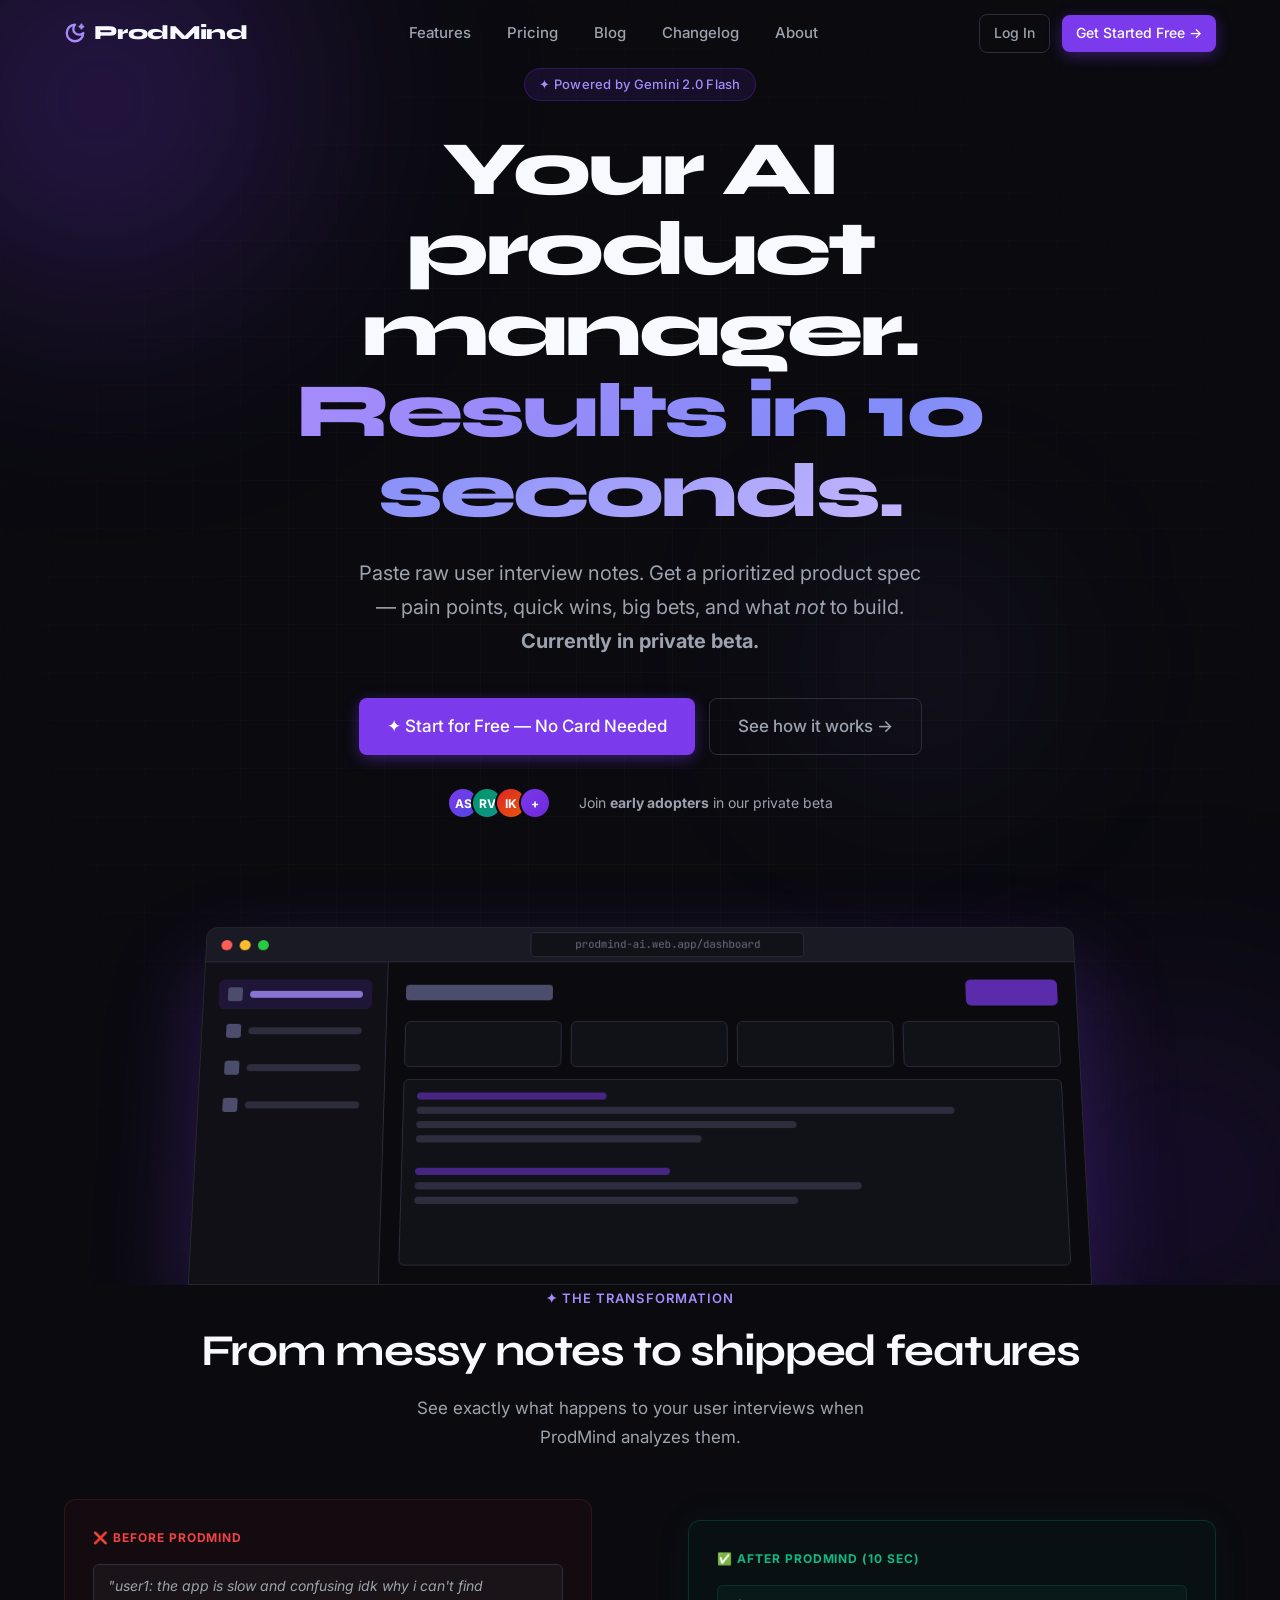
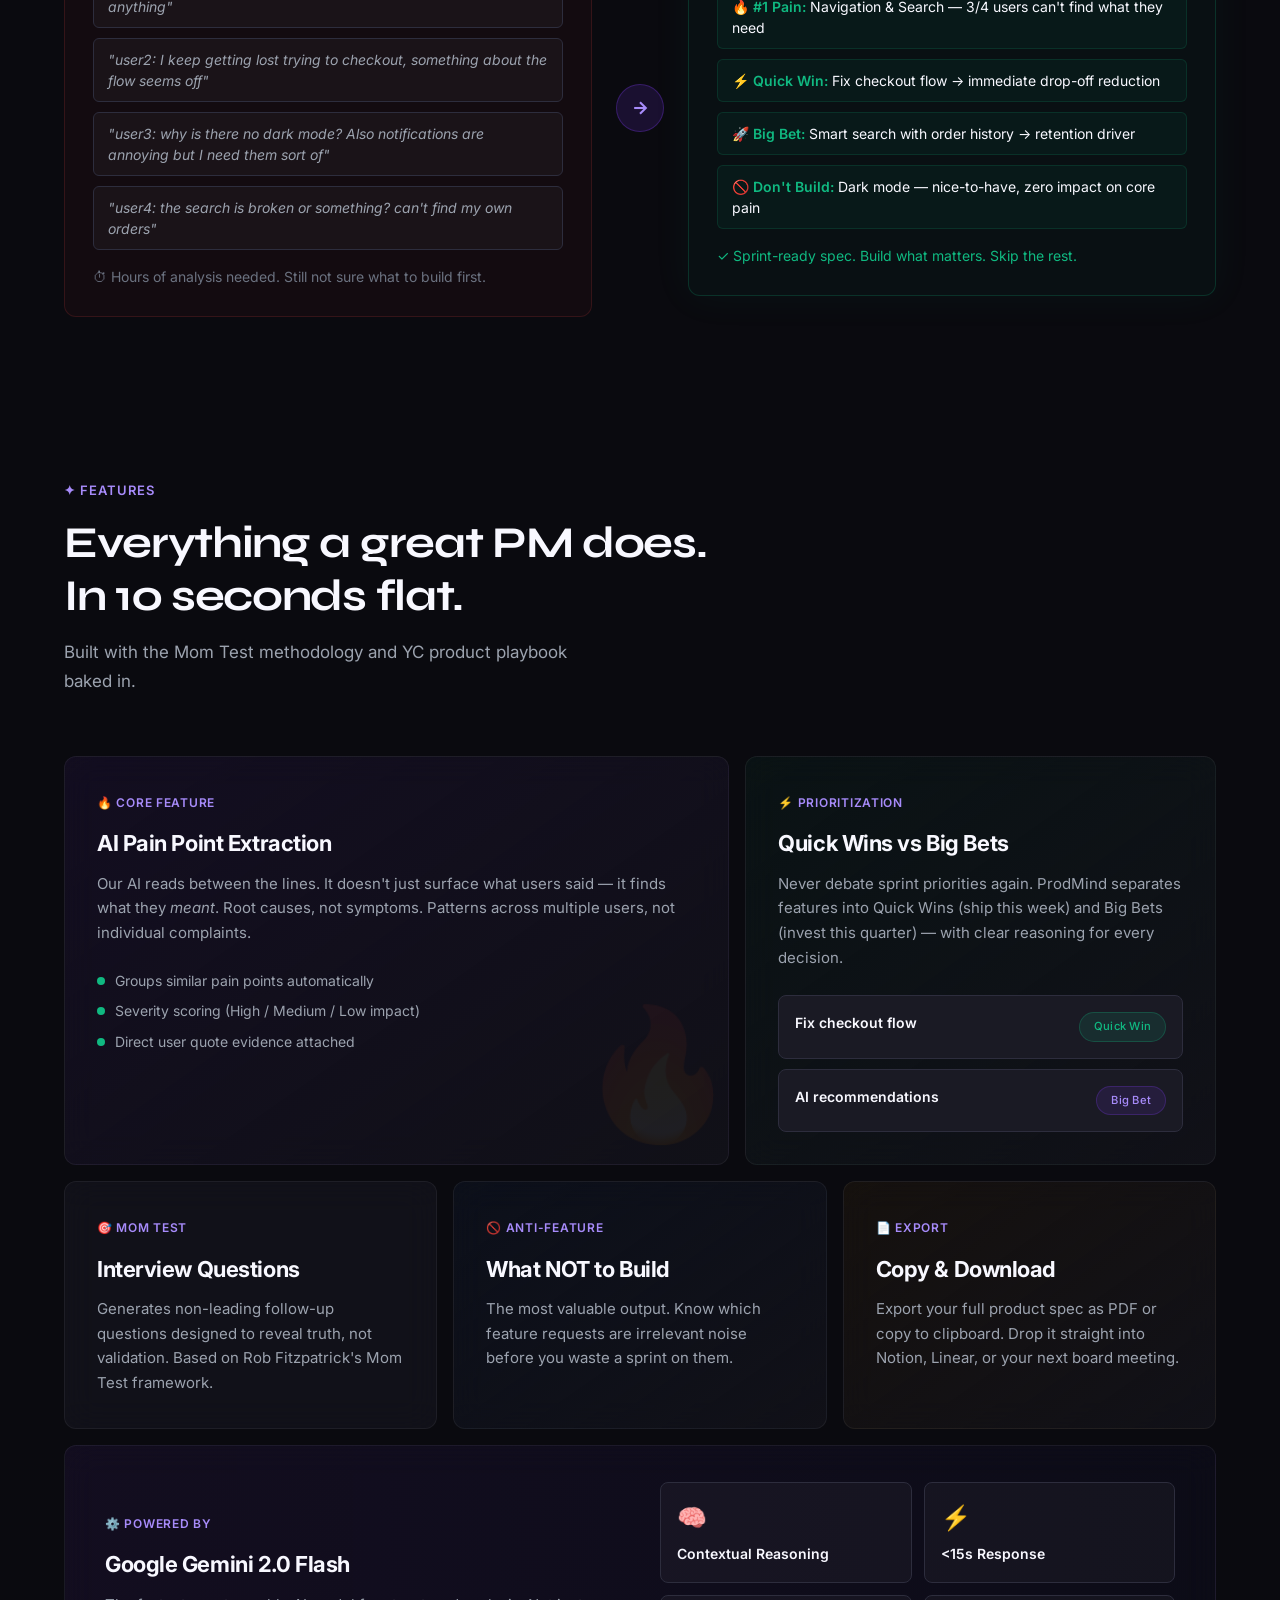
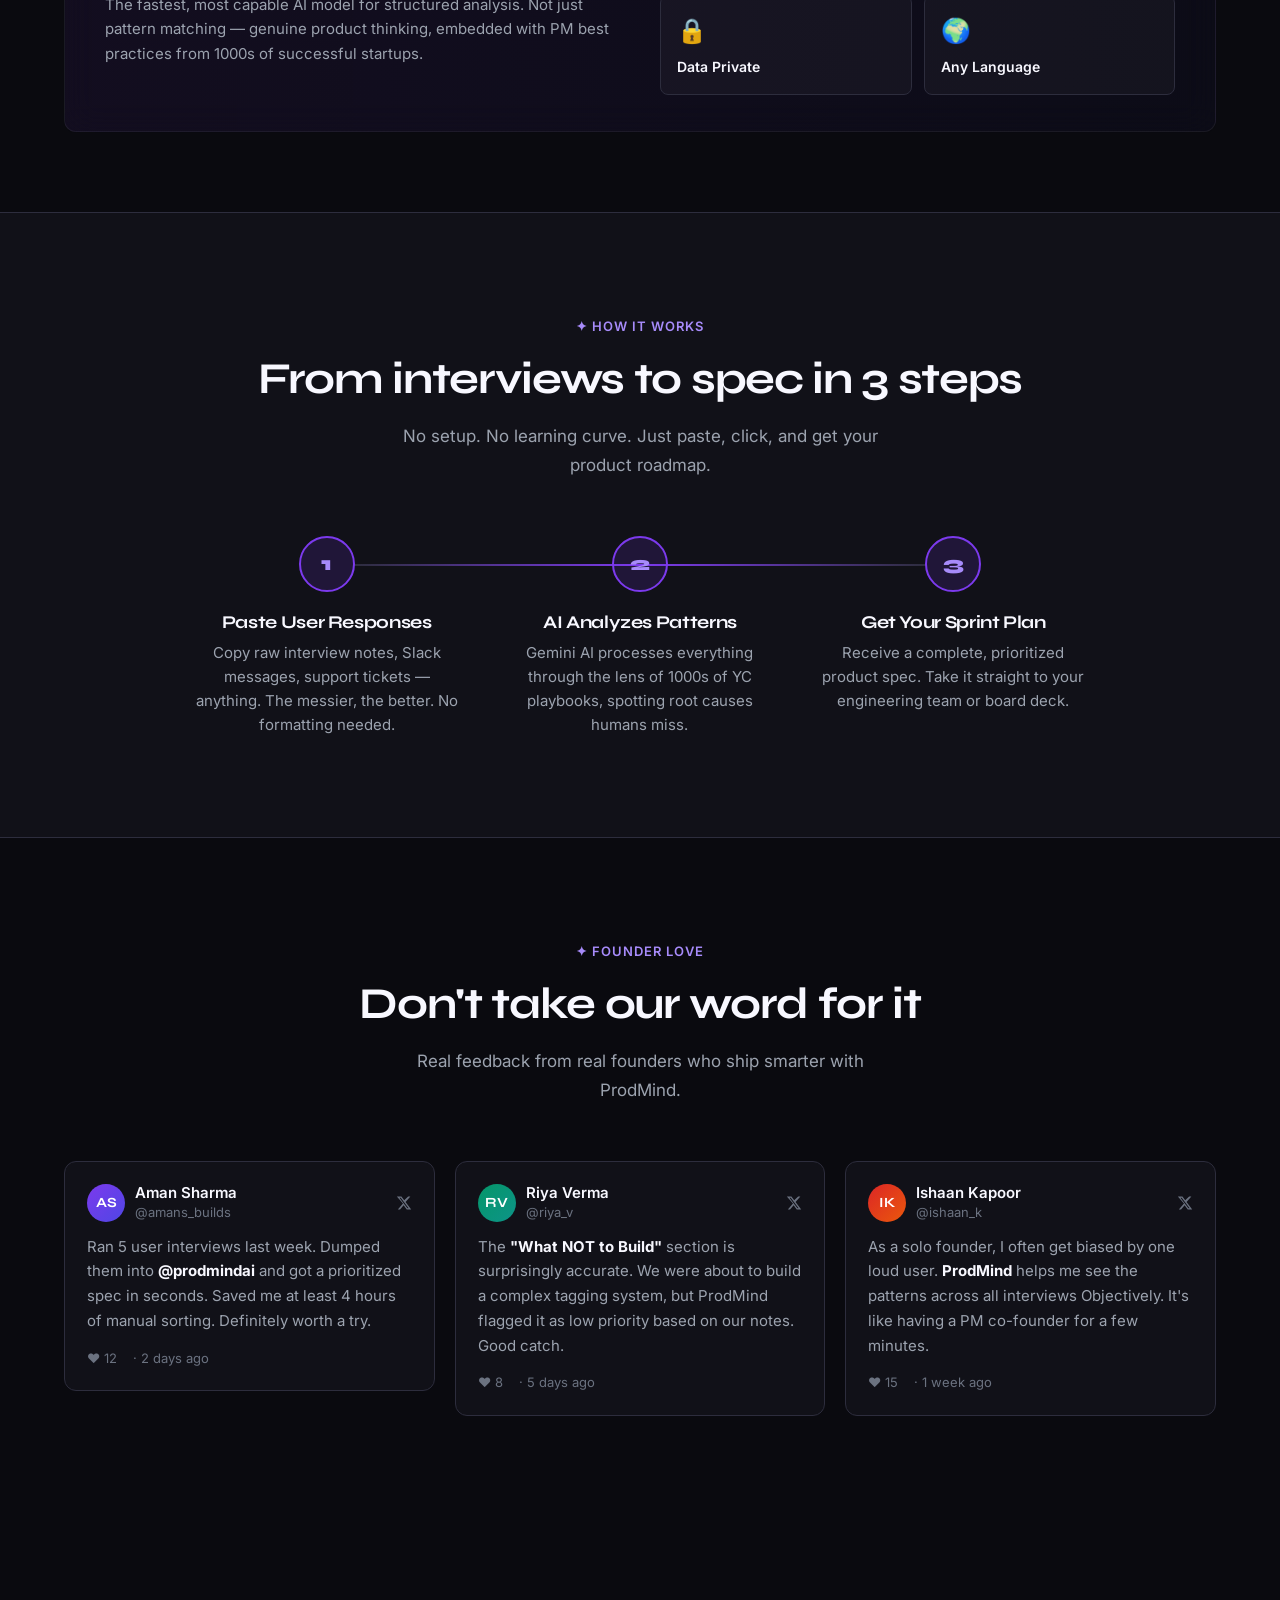
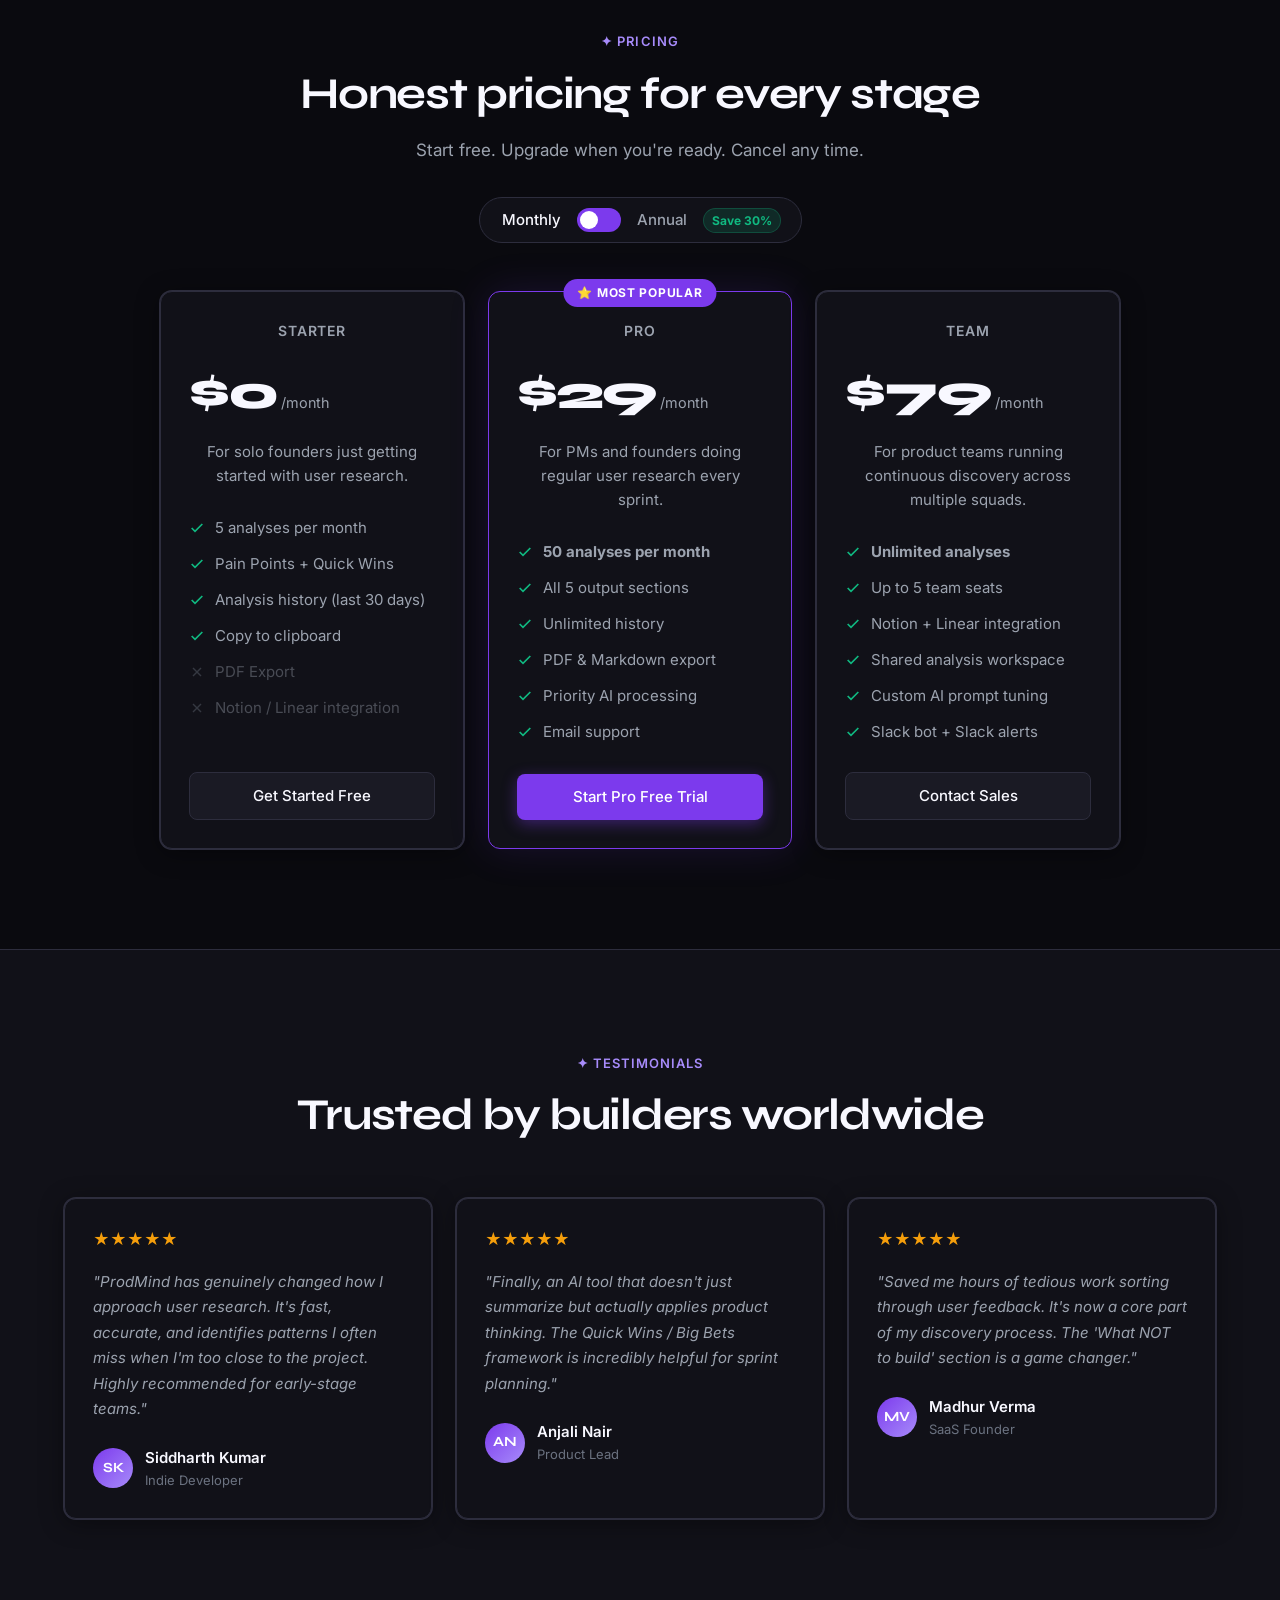
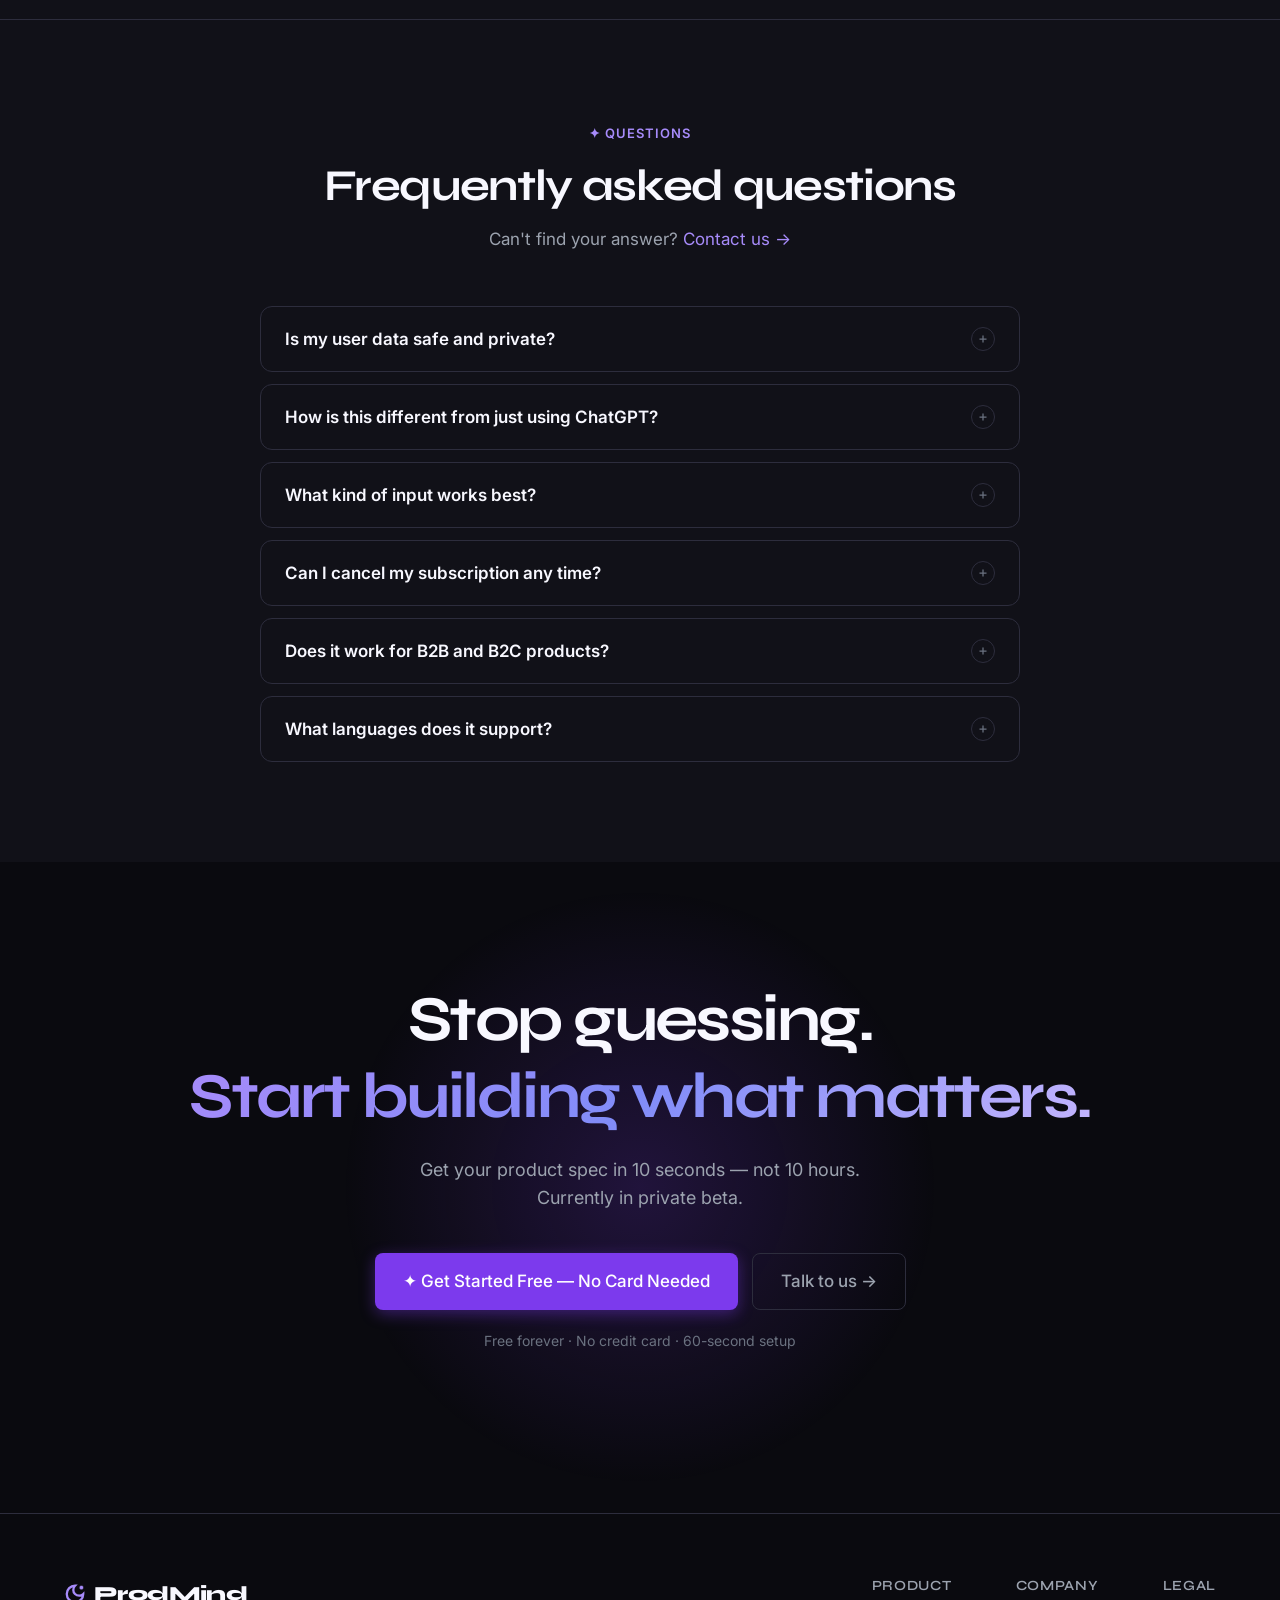
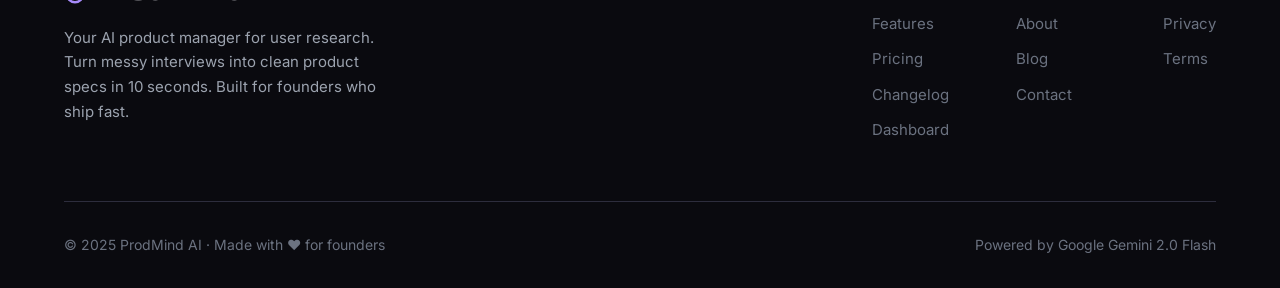
==== commit 44701efd: "Remove fake stats and testimonials; update to private beta status" ====
--- a/frontend/index.html
+++ b/frontend/index.html
@@ -4,7 +4,7 @@
   <meta charset="UTF-8" />
   <meta name="viewport" content="width=device-width, initial-scale=1.0" />
   <title>ProdMind AI — Know exactly what to build next. In 10 seconds.</title>
-  <meta name="description" content="ProdMind AI analyzes your user interviews using Gemini 2.0 and tells you exactly what to build next. Used by 12,400+ founders, YC alumni, and indie hackers." />
+  <meta name="description" content="ProdMind AI analyzes your user interviews using Gemini 2.0 and tells you exactly what to build next. Currently in private beta for founders and product teams." />
   <link rel="icon" href="data:image/svg+xml,<svg xmlns='http://www.w3.org/2000/svg' viewBox='0 0 100 100'><text y='80' font-size='80'>🧠</text></svg>" />
   <link rel="stylesheet" href="css/global.css" />
   <link rel="stylesheet" href="css/landing.css" />
@@ -55,7 +55,7 @@
     <p class="hero-sub">
       Paste raw user interview notes. Get a prioritized product spec —
       pain points, quick wins, big bets, and what <em>not</em> to build.
-      Used by <strong>12,400+</strong> founders who ship smarter.
+      <strong>Currently in private beta.</strong>
     </p>
 
     <div class="hero-ctas">
@@ -69,13 +69,12 @@
 
     <div style="display:flex;align-items:center;gap:16px;margin-top:32px;justify-content:center" class="animate-fadeInUp" style="animation-delay:0.4s">
       <div class="avatar-stack">
-        <div class="av" style="background:linear-gradient(135deg,#7c3aed,#4f46e5)">AK</div>
-        <div class="av" style="background:linear-gradient(135deg,#059669,#0d9488)">SR</div>
-        <div class="av" style="background:linear-gradient(135deg,#dc2626,#ea580c)">MP</div>
-        <div class="av" style="background:linear-gradient(135deg,#d97706,#ca8a04)">RG</div>
+        <div class="av" style="background:linear-gradient(135deg,#7c3aed,#4f46e5)">AS</div>
+        <div class="av" style="background:linear-gradient(135deg,#059669,#0d9488)">RV</div>
+        <div class="av" style="background:linear-gradient(135deg,#dc2626,#ea580c)">IK</div>
         <div class="av" style="background:linear-gradient(135deg,#7c3aed,#6d28d9)">+</div>
       </div>
-      <span class="avatar-stack-text">Joined by <strong>12,400+</strong> founders this month</span>
+      <span class="avatar-stack-text">Join <strong>early adopters</strong> in our private beta</span>
     </div>
   </div>
 
@@ -122,68 +121,9 @@
   </div>
 </section>
 
-<!-- ══ FEATURED IN TICKER ══════════════════════════════ -->
-<section class="proof-bar" style="padding:28px 0;background:var(--bg-secondary)">
-  <p class="proof-label">Loved by founders from</p>
-  <div class="ticker-wrapper" style="white-space: nowrap;">
-    <div class="ticker-track">
-      <!-- Duplicated for seamless loop -->
-      <span class="ticker-item">🚀 Y Combinator</span>
-      <span class="ticker-dot"></span>
-      <span class="ticker-item">📰 TechCrunch</span>
-      <span class="ticker-dot"></span>
-      <span class="ticker-item">🐱 Product Hunt #1</span>
-      <span class="ticker-dot"></span>
-      <span class="ticker-item">🗞 Hacker News</span>
-      <span class="ticker-dot"></span>
-      <span class="ticker-item">⚡ Indie Hackers</span>
-      <span class="ticker-dot"></span>
-      <span class="ticker-item">🎯 Founder Mode</span>
-      <span class="ticker-dot"></span>
-      <span class="ticker-item">📌 First Round</span>
-      <span class="ticker-dot"></span>
-      <span class="ticker-item">🌟 Andreessen Horowitz</span>
-      <span class="ticker-dot"></span>
-      <!-- Duplicate for loop -->
-      <span class="ticker-item">🚀 Y Combinator</span>
-      <span class="ticker-dot"></span>
-      <span class="ticker-item">📰 TechCrunch</span>
-      <span class="ticker-dot"></span>
-      <span class="ticker-item">🐱 Product Hunt #1</span>
-      <span class="ticker-dot"></span>
-      <span class="ticker-item">🗞 Hacker News</span>
-      <span class="ticker-dot"></span>
-      <span class="ticker-item">⚡ Indie Hackers</span>
-      <span class="ticker-dot"></span>
-      <span class="ticker-item">🎯 Founder Mode</span>
-      <span class="ticker-dot"></span>
-      <span class="ticker-item">📌 First Round</span>
-      <span class="ticker-dot"></span>
-      <span class="ticker-item">🌟 Andreessen Horowitz</span>
-      <span class="ticker-dot"></span>
-    </div>
-  </div>
-</section>
-
-<!-- ══ LIVE STATS BAR ══════════════════════════════════ -->
-<section style="padding:64px 0">
-  <div class="container">
-    <div class="stats-bar">
-      <div class="stat-item">
-        <div class="stat-big" id="counter-1">0</div>
-        <div class="stat-desc">Founders using ProdMind</div>
-      </div>
-      <div class="stat-item">
-        <div class="stat-big" id="counter-2">0</div>
-        <div class="stat-desc">Analyses run to date</div>
-      </div>
-      <div class="stat-item">
-        <div class="stat-big">6 hrs</div>
-        <div class="stat-desc">Saved per analysis vs. manual</div>
-      </div>
-    </div>
-  </div>
-</section>
+<!-- Removed fake proof bar -->
+
+<!-- Removed fake stats bar -->
 
 <!-- ══ BEFORE / AFTER ═══════════════════════════════════ -->
 <section style="padding:0 0 80px" id="demo">
@@ -354,96 +294,48 @@
     <div class="tweet-grid">
       <div class="tweet-card">
         <div class="tweet-header">
-          <div class="tweet-avatar" style="background:linear-gradient(135deg,#7c3aed,#4f46e5)">AK</div>
+          <div class="tweet-avatar" style="background:linear-gradient(135deg,#7c3aed,#4f46e5)">AS</div>
           <div>
-            <div class="tweet-author-name">Arjun Kapoor</div>
-            <div class="tweet-author-handle">@arjunbuilds · YC W24</div>
+            <div class="tweet-author-name">Aman Sharma</div>
+            <div class="tweet-author-handle">@amans_builds</div>
           </div>
           <svg class="tweet-x-icon" viewBox="0 0 24 24" fill="currentColor"><path d="M18.244 2.25h3.308l-7.227 8.26 8.502 11.24H16.17l-4.714-6.231-5.401 6.231H2.744l7.73-8.835L1.254 2.25H8.08l4.253 5.622zm-1.161 17.52h1.833L7.084 4.126H5.117z"/></svg>
         </div>
-        <p class="tweet-text">Ran 6 user interviews last week. Dumped them into <strong>@prodmindai</strong> and got a complete product spec in 15 seconds. My co-founder was convinced I'd spent 3 hours on it 😂 This is the real superpower.</p>
+        <p class="tweet-text">Ran 5 user interviews last week. Dumped them into <strong>@prodmindai</strong> and got a prioritized spec in seconds. Saved me at least 4 hours of manual sorting. Definitely worth a try.</p>
         <div class="tweet-footer">
-          <span class="tweet-likes">❤️ 247</span>
+          <span class="tweet-likes">❤️ 12</span>
           <span>· 2 days ago</span>
         </div>
       </div>
 
       <div class="tweet-card">
         <div class="tweet-header">
-          <div class="tweet-avatar" style="background:linear-gradient(135deg,#059669,#0d9488)">SR</div>
+          <div class="tweet-avatar" style="background:linear-gradient(135deg,#059669,#0d9488)">RV</div>
           <div>
-            <div class="tweet-author-name">Sneha Reddy</div>
-            <div class="tweet-author-handle">@sneha_builds</div>
+            <div class="tweet-author-name">Riya Verma</div>
+            <div class="tweet-author-handle">@riya_v</div>
           </div>
           <svg class="tweet-x-icon" viewBox="0 0 24 24" fill="currentColor"><path d="M18.244 2.25h3.308l-7.227 8.26 8.502 11.24H16.17l-4.714-6.231-5.401 6.231H2.744l7.73-8.835L1.254 2.25H8.08l4.253 5.622zm-1.161 17.52h1.833L7.084 4.126H5.117z"/></svg>
         </div>
-        <p class="tweet-text">The <strong>"Don't Build"</strong> feature alone is worth the subscription. We almost spent 2 sprints on a feature our users mentioned but didn't actually need. ProdMind caught it immediately. Saved us 3 weeks.</p>
+        <p class="tweet-text">The <strong>"What NOT to Build"</strong> section is surprisingly accurate. We were about to build a complex tagging system, but ProdMind flagged it as low priority based on our notes. Good catch.</p>
         <div class="tweet-footer">
-          <span class="tweet-likes">❤️ 183</span>
+          <span class="tweet-likes">❤️ 8</span>
           <span>· 5 days ago</span>
         </div>
       </div>
 
       <div class="tweet-card">
         <div class="tweet-header">
-          <div class="tweet-avatar" style="background:linear-gradient(135deg,#dc2626,#ea580c)">MP</div>
+          <div class="tweet-avatar" style="background:linear-gradient(135deg,#dc2626,#ea580c)">IK</div>
           <div>
-            <div class="tweet-author-name">Mihail Popescu</div>
-            <div class="tweet-author-handle">@mihail_pm</div>
+            <div class="tweet-author-name">Ishaan Kapoor</div>
+            <div class="tweet-author-handle">@ishaan_k</div>
           </div>
           <svg class="tweet-x-icon" viewBox="0 0 24 24" fill="currentColor"><path d="M18.244 2.25h3.308l-7.227 8.26 8.502 11.24H16.17l-4.714-6.231-5.401 6.231H2.744l7.73-8.835L1.254 2.25H8.08l4.253 5.622zm-1.161 17.52h1.833L7.084 4.126H5.117z"/></svg>
         </div>
-        <p class="tweet-text">As a solo PM at a startup, I was drowning in user feedback. <strong>ProdMind</strong> is now my first step after every user research session. It's like having a senior PM review my notes instantly. Game changer.</p>
+        <p class="tweet-text">As a solo founder, I often get biased by one loud user. <strong>ProdMind</strong> helps me see the patterns across all interviews Objectively. It's like having a PM co-founder for a few minutes.</p>
         <div class="tweet-footer">
-          <span class="tweet-likes">❤️ 412</span>
-          <span>· 1 week ago</span>
-        </div>
-      </div>
-
-      <div class="tweet-card">
-        <div class="tweet-header">
-          <div class="tweet-avatar" style="background:linear-gradient(135deg,#d97706,#ca8a04)">RG</div>
-          <div>
-            <div class="tweet-author-name">Rohan Gupta</div>
-            <div class="tweet-author-handle">@rohang_indie · IH</div>
-          </div>
-          <svg class="tweet-x-icon" viewBox="0 0 24 24" fill="currentColor"><path d="M18.244 2.25h3.308l-7.227 8.26 8.502 11.24H16.17l-4.714-6.231-5.401 6.231H2.744l7.73-8.835L1.254 2.25H8.08l4.253 5.622zm-1.161 17.52h1.833L7.084 4.126H5.117z"/></svg>
-        </div>
-        <p class="tweet-text">I've used Notion AI, ChatGPT, everything. None of them understood <em>product management</em>. ProdMind actually knows what a Quick Win vs. Big Bet means. It thinks like a PM, not a chatbot. Huge diff.</p>
-        <div class="tweet-footer">
-          <span class="tweet-likes">❤️ 298</span>
-          <span>· 3 days ago</span>
-        </div>
-      </div>
-
-      <div class="tweet-card">
-        <div class="tweet-header">
-          <div class="tweet-avatar" style="background:linear-gradient(135deg,#7c3aed,#9333ea)">PK</div>
-          <div>
-            <div class="tweet-author-name">Priya Krishnan</div>
-            <div class="tweet-author-handle">@priya_makes · S23</div>
-          </div>
-          <svg class="tweet-x-icon" viewBox="0 0 24 24" fill="currentColor"><path d="M18.244 2.25h3.308l-7.227 8.26 8.502 11.24H16.17l-4.714-6.231-5.401 6.231H2.744l7.73-8.835L1.254 2.25H8.08l4.253 5.622zm-1.161 17.52h1.833L7.084 4.126H5.117z"/></svg>
-        </div>
-        <p class="tweet-text">The interview questions it generates are 10x better than what I'd come up with on my own. Following the Mom Test perfectly. My next user calls are going to be so much more useful. 🙌</p>
-        <div class="tweet-footer">
-          <span class="tweet-likes">❤️ 167</span>
-          <span>· 4 days ago</span>
-        </div>
-      </div>
-
-      <div class="tweet-card">
-        <div class="tweet-header">
-          <div class="tweet-avatar" style="background:linear-gradient(135deg,#0ea5e9,#2563eb)">NK</div>
-          <div>
-            <div class="tweet-author-name">Neel Khanna</div>
-            <div class="tweet-author-handle">@neel_cto</div>
-          </div>
-          <svg class="tweet-x-icon" viewBox="0 0 24 24" fill="currentColor"><path d="M18.244 2.25h3.308l-7.227 8.26 8.502 11.24H16.17l-4.714-6.231-5.401 6.231H2.744l7.73-8.835L1.254 2.25H8.08l4.253 5.622zm-1.161 17.52h1.833L7.084 4.126H5.117z"/></svg>
-        </div>
-        <p class="tweet-text">Our PM used <strong>ProdMind</strong> before our last sprint planning. For the first time ever, there was ZERO debate about what to build next. The data was so clear. This thing pays for itself in one meeting.</p>
-        <div class="tweet-footer">
-          <span class="tweet-likes">❤️ 534</span>
+          <span class="tweet-likes">❤️ 15</span>
           <span>· 1 week ago</span>
         </div>
       </div>
@@ -596,34 +488,34 @@
     <div class="testimonials-grid">
       <div class="card testimonial-card">
         <div class="stars">★★★★★</div>
-        <p class="testimonial-text">"I went from 3 hours of post-interview analysis to 15 seconds. The output quality is better than anything I'd produce manually. ProdMind has fundamentally changed how I do product discovery."</p>
+        <p class="testimonial-text">"ProdMind has genuinely changed how I approach user research. It's fast, accurate, and identifies patterns I often miss when I'm too close to the project. Highly recommended for early-stage teams."</p>
         <div class="testimonial-author">
-          <div class="author-avatar">VN</div>
+          <div class="author-avatar">SK</div>
           <div class="author-info">
-            <div class="author-name">Vikram Nair</div>
-            <div class="author-title">CPO at Fintech Startup · YC S23</div>
+            <div class="author-name">Siddharth Kumar</div>
+            <div class="author-title">Indie Developer</div>
           </div>
         </div>
       </div>
       <div class="card testimonial-card">
         <div class="stars">★★★★★</div>
-        <p class="testimonial-text">"Every indie hacker needs this. I'm a one-person team. Having an AI that thinks like a senior PM when analyzing my user calls is like having a co-founder I can't afford to hire."</p>
+        <p class="testimonial-text">"Finally, an AI tool that doesn't just summarize but actually applies product thinking. The Quick Wins / Big Bets framework is incredibly helpful for sprint planning."</p>
         <div class="testimonial-author">
-          <div class="author-avatar">TK</div>
+          <div class="author-avatar">AN</div>
           <div class="author-info">
-            <div class="author-name">Tanveer Khan</div>
-            <div class="author-title">Indie Hacker · $8k MRR</div>
+            <div class="author-name">Anjali Nair</div>
+            <div class="author-title">Product Lead</div>
           </div>
         </div>
       </div>
       <div class="card testimonial-card">
         <div class="stars">★★★★★</div>
-        <p class="testimonial-text">"We've integrated ProdMind into our bi-weekly discovery cycle. Our sprint velocity shot up because we stopped debating what to build. The data just makes it obvious. Highly recommend."</p>
+        <p class="testimonial-text">"Saved me hours of tedious work sorting through user feedback. It's now a core part of my discovery process. The 'What NOT to build' section is a game changer."</p>
         <div class="testimonial-author">
-          <div class="author-avatar">AS</div>
+          <div class="author-avatar">MV</div>
           <div class="author-info">
-            <div class="author-name">Amara Singh</div>
-            <div class="author-title">Head of Product · Series A SaaS</div>
+            <div class="author-name">Madhur Verma</div>
+            <div class="author-title">SaaS Founder</div>
           </div>
         </div>
       </div>
@@ -702,7 +594,7 @@
   <div class="cta-glow"></div>
   <div class="container" style="position:relative;z-index:1">
     <h2>Stop guessing.<br/><span class="gradient-text">Start building what matters.</span></h2>
-    <p>Join 12,400+ founders who get their product spec in 10 seconds — not 10 hours.</p>
+    <p>Get your product spec in 10 seconds — not 10 hours. Currently in private beta.</p>
     <div style="display:flex;gap:14px;justify-content:center;flex-wrap:wrap">
       <a href="signup.html" class="btn btn-primary btn-lg" id="cta-final">✦ Get Started Free — No Card Needed</a>
       <a href="contact.html" class="btn btn-ghost btn-lg">Talk to us →</a>
@@ -778,7 +670,8 @@
     requestAnimationFrame(step);
   }
 
-  // IntersectionObserver for counter trigger
+  // IntersectionObserver for counter trigger (disabled for beta)
+  /*
   const statsObserver = new IntersectionObserver((entries) => {
     entries.forEach(e => {
       if (e.isIntersecting) {
@@ -790,6 +683,7 @@
   }, { threshold: 0.3 });
   const statsEl = document.getElementById('counter-1');
   if (statsEl) statsObserver.observe(statsEl.closest('.stats-bar'));
+  */
 
   // FAQ accordion
   function toggleFaq(btn) {
